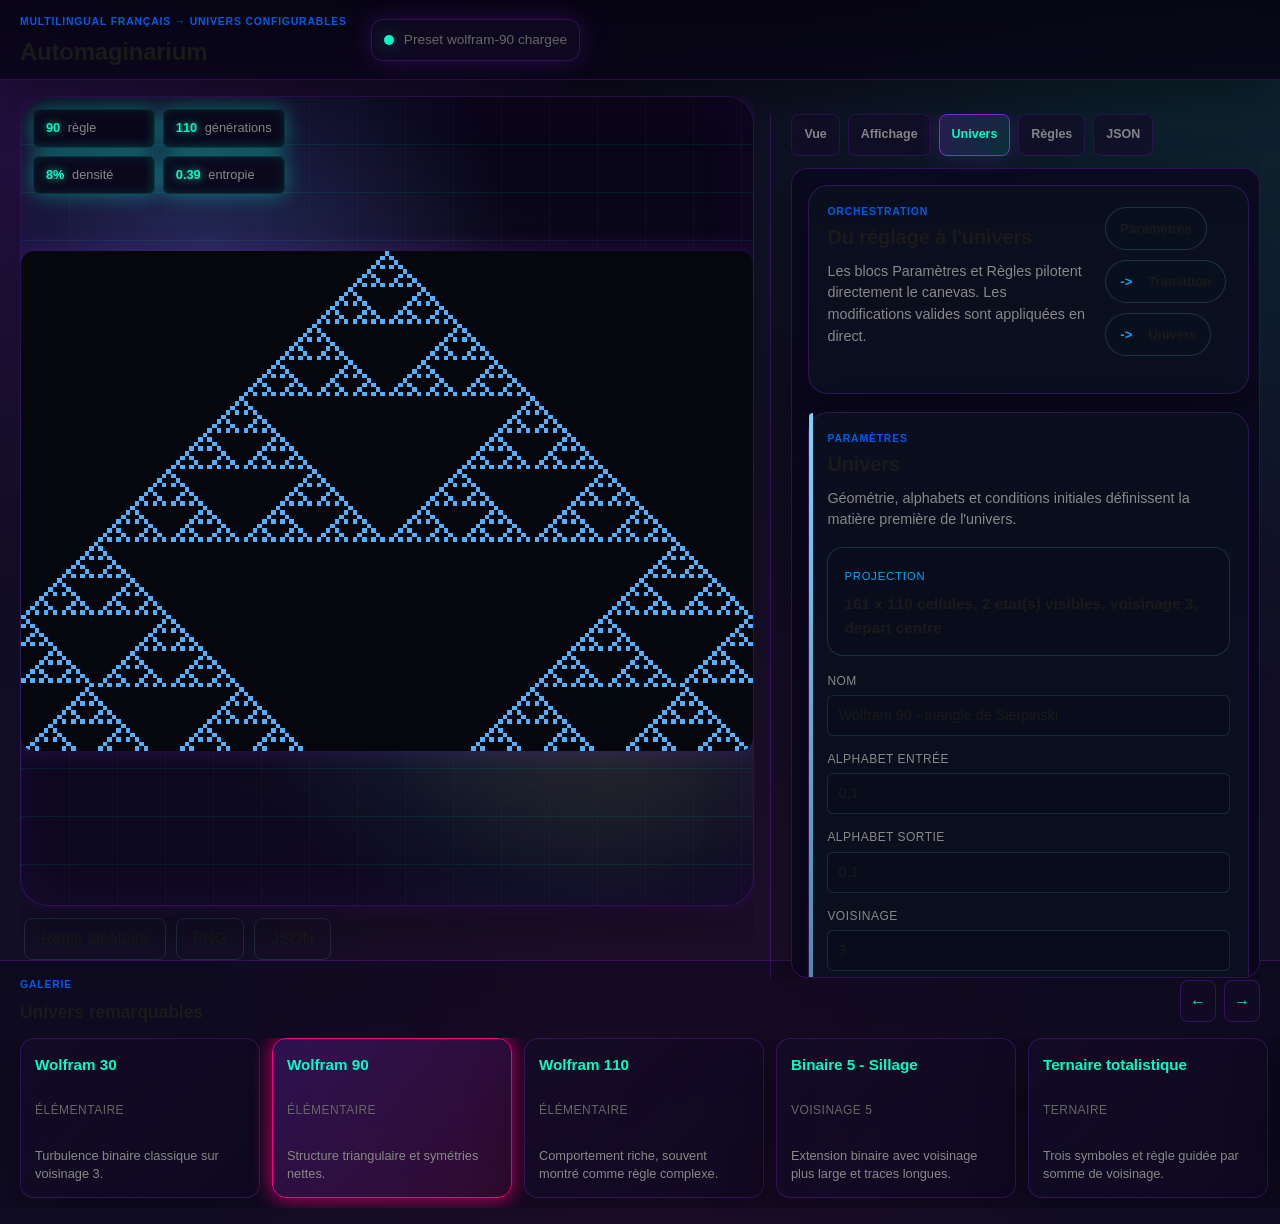
==== public/index.html @ e1d3ee81 "Update UI" ====
<!doctype html>
<html lang="fr">
  <head>
    <meta charset="utf-8" />
    <meta name="viewport" content="width=device-width, initial-scale=1" />
    <title>Automaginarium</title>
    <meta
      name="description"
      content="Laboratoire configurable d'automates cellulaires en Multilingual fran&ccedil;ais."
    />
    <link rel="stylesheet" href="style.css" />
  </head>
  <body>
    <header class="topbar floating-header">
      <div class="brand-lockup">
        <p class="eyebrow">Multilingual fran&ccedil;ais &rarr; univers configurables</p>
        <h1 id="app-title">Automaginarium</h1>
      </div>
      <div class="sync-indicator">
        <span class="sync-indicator-dot" id="hero-sync-dot" data-state="ok"></span>
        <span id="hero-status-text">Synchronisation live</span>
      </div>
    </header>

    <main class="app-shell quantum-workspace">
      <section id="main-panel" class="workspace" aria-label="Univers g&eacute;n&eacute;r&eacute;">
        <!-- CANVAS-FIRST LAYOUT -->
        <div class="canvas-column canvas-dominant">
          <div class="neural-grid-container">
            <div class="canvas-wrap">
              <div class="canvas-aura" aria-hidden="true"></div>
              <div class="neural-grid" aria-hidden="true"></div>
              <canvas id="universe" width="805" height="500"></canvas>
              <div class="canvas-hud">
                <div class="hud-metric glowing">
                  <strong id="hud-rule">90</strong>
                  <span>r&egrave;gle</span>
                </div>
                <div class="hud-metric glowing">
                  <strong id="hud-gen">0</strong>
                  <span>g&eacute;n&eacute;rations</span>
                </div>
                <div class="hud-metric glowing">
                  <strong id="hud-density">0%</strong>
                  <span>densit&eacute;</span>
                </div>
                <div class="hud-metric glowing">
                  <strong id="hud-entropy">0.00</strong>
                  <span>entropie</span>
                </div>
              </div>
            </div>
            <div class="canvas-actions-bar" aria-label="Actions du canevas">
              <button id="random-rule-canvas" type="button">R&egrave;gle al&eacute;atoire</button>
              <button id="export-png" type="button">PNG</button>
              <button id="export-json" type="button">JSON</button>
            </div>
          </div>
        </div>

        <!-- FLOATING INSPECTOR PANELS -->
        <aside class="inspector workspace-settings floating-panels" aria-label="Panneau de r&eacute;glages">
          <div class="inspector-tabs" role="tablist" aria-label="Sections de r&eacute;glage">
            <button type="button" class="inspector-tab-btn" data-panel="info-panel" role="tab" aria-selected="false">Vue</button>
            <button type="button" class="inspector-tab-btn" data-panel="display-panel" role="tab" aria-selected="false">Affichage</button>
            <button type="button" class="inspector-tab-btn active" data-panel="universe-panel" role="tab" aria-selected="true">Univers</button>
            <button type="button" class="inspector-tab-btn" data-panel="rules-panel" role="tab" aria-selected="false">R&egrave;gles</button>
            <button type="button" class="inspector-tab-btn" data-panel="json-panel" role="tab" aria-selected="false">JSON</button>
          </div>

          <div id="info-panel" class="inspector-panel" role="tabpanel">
            <p class="eyebrow">Configuration active</p>
            <h2 id="config-title">Chargement...</h2>
            <p id="config-meta" class="meta"></p>
            <p id="validation-status" class="status">Pr&ecirc;t</p>
            <label>
              Pr&eacute;set
              <select id="preset" aria-label="S&eacute;lecteur de pr&eacute;sets"></select>
            </label>
            <div id="rule-table" class="rule-table" aria-label="Table de transition"></div>
          </div>

          <div id="display-panel" class="inspector-panel display-panel" role="tabpanel">
            <p class="eyebrow">Affichage</p>
            <h3>Palette des &eacute;tats</h3>
            <p class="meta">Couleur pour chaque &eacute;tat de l'alphabet</p>
            <div class="palette-editor" id="palette-editor"></div>
          </div>

          <div id="universe-panel" class="inspector-panel active" role="tabpanel">
            <div class="lab-intro config-panel">
              <div class="panel-heading inline-heading">
                <div>
                  <p class="eyebrow">Orchestration</p>
                  <h2>Du r&eacute;glage &agrave; l'univers</h2>
                  <p class="meta">
                    Les blocs Param&egrave;tres et R&egrave;gles pilotent directement le canevas.
                    Les modifications valides sont appliqu&eacute;es en direct.
                  </p>
                </div>
                <div class="flow-pills" aria-label="Cha&icirc;ne de transformation">
                  <span class="flow-pill">Param&egrave;tres</span>
                  <span class="flow-pill">Transition</span>
                  <span class="flow-pill">Univers</span>
                </div>
              </div>
            </div>

            <div class="config-panel source-panel source-panel-universe">
              <div class="panel-heading">
                <p class="eyebrow">Param&egrave;tres</p>
                <h2>Univers</h2>
                <p class="meta">G&eacute;om&eacute;trie, alphabets et conditions initiales d&eacute;finissent la mati&egrave;re premi&egrave;re de l'univers.</p>
              </div>
              <div id="universe-live-summary" class="live-summary-card">
                <span class="live-summary-label">Projection</span>
                <strong>Pr&eacute;paration de l'univers en cours</strong>
              </div>
              <div class="field-grid">
                <label>Nom<input id="config-name" type="text" /></label>
                <label>Alphabet entr&eacute;e<input id="alphabet-input" type="text" placeholder="0,1,2 ou air,feu,eau" /></label>
                <label>Alphabet sortie<input id="alphabet-output" type="text" placeholder="0,1" /></label>
                <label>Voisinage<input id="neighborhood-size" type="number" min="1" max="9" step="2" /></label>
                <label>Canaux sortie<input id="channel-count" type="number" min="1" max="4" step="1" /></label>
                <label>Largeur<input id="grid-width" type="number" min="21" max="401" step="2" /></label>
                <label>Hauteur<input id="grid-height" type="number" min="20" max="240" step="5" /></label>
                <label>Fronti&egrave;re<select id="boundary-mode"><option value="fixe">Fixe</option><option value="circulaire">Circulaire</option></select></label>
                <label>&Eacute;tat initial<select id="initial-mode"><option value="centre">Centre</option><option value="motif">Motif</option><option value="aleatoire">Al&eacute;atoire</option></select></label>
                <label>Motif initial<input id="initial-values" type="text" placeholder="1,0,1,1" /></label>
                <label>Probabilit&eacute; initiale<input id="initial-probability" type="number" min="0" max="1" step="0.01" /></label>
                <label>Taille cellule<input id="cell-size" type="number" min="1" max="12" step="1" /></label>
              </div>
            </div>
          </div>

          <div id="rules-panel" class="inspector-panel rules-panel" role="tabpanel">
            <div class="config-panel source-panel source-panel-rules">
              <div class="panel-heading">
                <p class="eyebrow">R&egrave;gles</p>
                <h2>Espace de transition</h2>
                <p class="meta">Le moteur de transition reste d&eacute;claratif et pilot&eacute; par la configuration.</p>
              </div>
              <div class="transition-surface">
                <div id="transition-live-summary" class="live-summary-card">
                  <span class="live-summary-label">R&eacute;ponse</span>
                  <strong>Les r&egrave;gles pilotent la prochaine g&eacute;n&eacute;ration</strong>
                </div>
                <div id="transition-signals" class="transition-signals" aria-label="Aper&ccedil;u des transitions"></div>
              </div>
              <div class="field-grid compact-fields">
                <label>
                  Mode
                  <select id="rule-mode">
                    <option value="table">Table</option>
                    <option value="totalistique">Totalistique</option>
                    <option value="aleatoire">Al&eacute;atoire dynamique</option>
                    <option value="numerique">Num&eacute;rique</option>
                  </select>
                </label>
                <label>Wolfram<input id="wolfram-rule" type="number" min="0" max="255" step="1" value="90" /></label>
                <label>Num&eacute;ro de r&egrave;gle<input id="rule-number" type="text" inputmode="numeric" placeholder="0" /></label>
                <label>
                  G&eacute;n&eacute;rateur
                  <select id="rule-generator">
                    <option value="wolfram">Wolfram</option>
                    <option value="random">Table al&eacute;atoire</option>
                    <option value="symmetric">Table sym&eacute;trique</option>
                    <option value="totalistic">Totalistique</option>
                  </select>
                </label>
                <button id="generate-rule" type="button">G&eacute;n&eacute;rer</button>
                <button id="random-rule" type="button">R&egrave;gle al&eacute;atoire</button>
              </div>
              <p id="rule-space-size" class="meta"></p>
              <p class="meta">Les tables sont d&eacute;claratives. Le mode totalistique calcule la sortie depuis la somme du voisinage.</p>
              <div id="rule-table-detail" class="rule-table" aria-label="D&eacute;tail des r&egrave;gles appliqu&eacute;es"></div>
            </div>
          </div>

          <div id="json-panel" class="inspector-panel" role="tabpanel">
            <div class="config-panel json-panel expert-panel">
              <div class="panel-heading inline-heading">
                <div>
                  <p class="eyebrow">JSON</p>
                  <h2>Configuration brute</h2>
                  <p class="meta">Le mode expert reste disponible pour l'&eacute;dition manuelle et l'import avanc&eacute;.</p>
                </div>
                <div class="button-row">
                  <button id="apply-json" type="button">Appliquer JSON</button>
                  <button id="reset-json" type="button">Recharger</button>
                  <label class="file-button">Importer<input id="import-json" type="file" accept="application/json,.json" /></label>
                </div>
              </div>
              <textarea id="config-json" spellcheck="false" aria-label="&Eacute;diteur de configuration JSON"></textarea>
            </div>
          </div>
        </aside>
      </section>

      <section id="gallery-panel" class="gallery-carousel-section" aria-labelledby="gallery-title">
        <div class="carousel-header">
          <div>
            <p class="eyebrow">Galerie</p>
            <h2 id="gallery-title">Univers remarquables</h2>
          </div>
          <div class="carousel-controls">
            <button id="carousel-prev" type="button" class="carousel-btn" aria-label="Pr&eacute;c&eacute;dent">←</button>
            <button id="carousel-next" type="button" class="carousel-btn" aria-label="Suivant">→</button>
          </div>
        </div>
        <div id="preset-gallery" class="preset-carousel" aria-label="Galerie de pr&eacute;sets en carousel">
          <button type="button" class="preset-card" data-preset="wolfram-30">
            <strong>Wolfram 30</strong>
            <span>&eacute;l&eacute;mentaire</span>
            <p class="meta">Turbulence binaire classique sur voisinage 3.</p>
          </button>
          <button type="button" class="preset-card" data-preset="wolfram-90">
            <strong>Wolfram 90</strong>
            <span>&eacute;l&eacute;mentaire</span>
            <p class="meta">Structure triangulaire et sym&eacute;tries nettes.</p>
          </button>
          <button type="button" class="preset-card" data-preset="wolfram-110">
            <strong>Wolfram 110</strong>
            <span>&eacute;l&eacute;mentaire</span>
            <p class="meta">Comportement riche, souvent montr&eacute; comme r&egrave;gle complexe.</p>
          </button>
          <button type="button" class="preset-card" data-preset="binaire-5-sillage">
            <strong>Binaire 5 - Sillage</strong>
            <span>voisinage 5</span>
            <p class="meta">Extension binaire avec voisinage plus large et traces longues.</p>
          </button>
          <button type="button" class="preset-card" data-preset="ternaire-totalistique">
            <strong>Ternaire totalistique</strong>
            <span>ternaire</span>
            <p class="meta">Trois symboles et r&egrave;gle guid&eacute;e par somme de voisinage.</p>
          </button>
          <button type="button" class="preset-card" data-preset="quaternaire-cristal">
            <strong>Quaternaire cristal</strong>
            <span>quaternaire</span>
            <p class="meta">Croissance plus min&eacute;rale avec alphabet &agrave; quatre &eacute;tats.</p>
          </button>
          <button type="button" class="preset-card" data-preset="multi-canal-aurore">
            <strong>Multi-canal Aurore</strong>
            <span>multi-canal</span>
            <p class="meta">Canaux de sortie multiples pour enrichir la lecture visuelle.</p>
          </button>
          <button type="button" class="preset-card" data-preset="symboles-jardin">
            <strong>Symboles jardin</strong>
            <span>symbolique</span>
            <p class="meta">Alphabet nomm&eacute; pour montrer la souplesse du mod&egrave;le Multilingual.</p>
          </button>
        </div>
      </section>
    </main>

    <script src="automate-core.js"></script>
    <script type="module" src="app.mjs"></script>
  </body>
</html>
---- public/style.css ----
* {
  box-sizing: border-box;
}

/* Theme Variables - Base */
:root {
  color-scheme: dark light;

  /* Light Mode (default fallback) */
  --bg: #ffffff;
  --bg-secondary: #f8f9fa;
  --panel: #f3f4f6;
  --text: #1a1a1a;
  --text-secondary: #666666;
  --muted: #888888;
  --line: rgba(0, 0, 0, 0.08);
  --shadow: rgba(0, 0, 0, 0.06);

  --accent: #0066ff;
  --accent-2: #00aaff;
  --good: #22c55e;
  --bad: #ef4444;
  --warning: #f59e0b;

  /* Palette Control */
  --palette: cosmic;
  --density: normal;
}

@media (prefers-color-scheme: dark) {
  :root {
    --bg: #05070d;
    --bg-secondary: #0a0e17;
    --panel: #101923;
    --text: #f6f1e8;
    --text-secondary: #d1d5db;
    --muted: #9fb0bb;
    --line: rgba(255, 255, 255, 0.14);
    --shadow: rgba(0, 0, 0, 0.34);

    --accent: #53b0ff;
    --accent-2: #7dd3ff;
    --good: #7bd88f;
    --bad: #ff7d7d;
    --warning: #ffb84d;
  }
}

/* Palette: Cosmic (default) */
:root[data-palette="cosmic"] {
  --primary-gradient: linear-gradient(135deg, rgba(255, 157, 77, 0.24), rgba(83, 176, 255, 0.18));
  --accent-gradient: linear-gradient(90deg, #53b0ff, #7dd3ff);
}

@media (prefers-color-scheme: light) {
  :root[data-palette="cosmic"] {
    --accent: #0055dd;
    --accent-2: #0088ff;
  }
}

/* Palette: Phosphor (sci-fi electric) */
:root[data-palette="phosphor"] {
  --accent: #00ff41;
  --accent-2: #00ff8c;
  --good: #39ff14;
  --warning: #ffff00;
  --primary-gradient: linear-gradient(135deg, rgba(0, 255, 65, 0.12), rgba(0, 255, 140, 0.08));
  --accent-gradient: linear-gradient(90deg, #00ff41, #39ff14);
}

@media (prefers-color-scheme: light) {
  :root[data-palette="phosphor"] {
    --accent: #00aa00;
    --accent-2: #00dd00;
  }
}

@media (prefers-color-scheme: dark) {
  :root[data-palette="phosphor"] {
    --bg: #0a0a0a;
    --panel: #151515;
  }
}

/* Palette: Thermal (heat-based) */
:root[data-palette="thermal"] {
  --accent: #ff6b35;
  --accent-2: #ff9f5a;
  --good: #f7931e;
  --warning: #ffaa00;
  --primary-gradient: linear-gradient(135deg, rgba(255, 107, 53, 0.16), rgba(255, 159, 90, 0.12));
  --accent-gradient: linear-gradient(90deg, #ff6b35, #ff9f5a, #ffaa00);
}

@media (prefers-color-scheme: light) {
  :root[data-palette="thermal"] {
    --accent: #d83800;
    --accent-2: #e85d2b;
  }
}

/* Palette: Bioluminescent */
:root[data-palette="bioluminescent"] {
  --accent: #00ffaa;
  --accent-2: #ff00ff;
  --good: #00ff88;
  --warning: #ffaa00;
  --primary-gradient: linear-gradient(135deg, rgba(0, 255, 170, 0.1), rgba(255, 0, 255, 0.08));
  --accent-gradient: linear-gradient(90deg, #00ffaa, #ff00ff, #00ff88);
}

@media (prefers-color-scheme: dark) {
  :root[data-palette="bioluminescent"] {
    --bg: #0d1a15;
    --panel: #132020;
  }
}

/* Palette: Minimalist */
:root[data-palette="minimalist"] {
  --accent: #333333;
  --accent-2: #666666;
  --primary-gradient: linear-gradient(135deg, rgba(100, 100, 100, 0.1), rgba(150, 150, 150, 0.06));
  --accent-gradient: linear-gradient(90deg, #333333, #999999);
}

@media (prefers-color-scheme: light) {
  :root[data-palette="minimalist"] {
    --accent: #1a1a1a;
    --accent-2: #4a4a4a;
  }
}

/* Palette: Cyberpunk */
:root[data-palette="cyberpunk"] {
  --accent: #ff006e;
  --accent-2: #00f5ff;
  --good: #00d9ff;
  --warning: #ffbe0b;
  --primary-gradient: linear-gradient(135deg, rgba(255, 0, 110, 0.2), rgba(0, 245, 255, 0.16));
  --accent-gradient: linear-gradient(90deg, #ff006e, #00f5ff);
}

@media (prefers-color-scheme: dark) {
  :root[data-palette="cyberpunk"] {
    --bg: #0a0015;
    --panel: #1a0025;
  }
}

/* Palette: Neutral Tech */
:root[data-palette="neutral-tech"] {
  --accent: #4b5563;
  --accent-2: #8892a1;
  --primary-gradient: linear-gradient(135deg, rgba(75, 85, 99, 0.12), rgba(137, 146, 161, 0.08));
  --accent-gradient: linear-gradient(90deg, #4b5563, #8892a1);
}

@media (prefers-color-scheme: light) {
  :root[data-palette="neutral-tech"] {
    --accent: #3a4556;
    --accent-2: #5a6b7f;
  }
}

/* Spacing Scale */
:root {
  --space-xs: 4px;
  --space-sm: 8px;
  --space-md: 12px;
  --space-lg: 16px;
  --space-xl: 24px;
  --space-2xl: 32px;
}

/* Typography */
body {
  margin: 0;
  min-height: 100vh;
  background: var(--primary-gradient), var(--bg);
  color: var(--text);
  font-family: -apple-system, BlinkMacSystemFont, "Segoe UI", Roboto, "Helvetica Neue", sans-serif;
  line-height: 1.6;
  transition: background-color 0.3s ease, color 0.3s ease;
}

button,
input,
select,
textarea {
  font: inherit;
}

h1 {
  font-size: clamp(2rem, 6vw, 3rem);
  line-height: 1.1;
  margin: 0;
  font-weight: 700;
  letter-spacing: -0.01em;
}

h2 {
  font-size: 1.25rem;
  margin: 0 0 var(--space-md);
  font-weight: 600;
  letter-spacing: -0.005em;
}

h3 {
  font-size: 1.1rem;
  margin: 0 0 var(--space-sm);
  font-weight: 600;
  letter-spacing: -0.005em;
}

p {
  margin: 0 0 var(--space-md);
}

code,
pre {
  font-family: "IBM Plex Mono", "JetBrains Mono", Consolas, monospace;
}

/* Form Elements */
input[type="text"],
input[type="number"],
input[type="file"],
select,
textarea {
  background: var(--panel);
  border: 1px solid var(--line);
  color: var(--text);
  border-radius: 6px;
  padding: var(--space-sm) var(--space-md);
  transition: all 0.2s ease;
  font-size: 0.95rem;
}

input[type="text"]:focus,
input[type="number"]:focus,
select:focus,
textarea:focus {
  outline: none;
  border-color: var(--accent);
  box-shadow: 0 0 0 3px rgba(var(--accent), 0.1);
}

input[type="text"]::placeholder {
  color: var(--muted);
}

input[type="range"] {
  cursor: pointer;
  height: 6px;
  accent-color: var(--accent);
  border-radius: 3px;
}

input[type="color"] {
  cursor: pointer;
  border-radius: 6px;
  border: 1px solid var(--line);
  transition: all 0.2s ease;
}

input[type="color"]:hover {
  border-color: var(--accent);
  box-shadow: 0 0 8px rgba(var(--accent), 0.2);
}

input[type="color"]:focus-visible {
  outline: 2px solid var(--accent);
  outline-offset: 2px;
}

/* Top Navigation */
.topbar {
  display: flex;
  align-items: center;
  justify-content: space-between;
  gap: 24px;
  padding: 12px 24px;
  border-bottom: 1px solid var(--line);
  background: rgba(var(--bg), 0.95);
  -webkit-backdrop-filter: blur(10px);
  backdrop-filter: blur(10px);
  position: sticky;
  top: 0;
  z-index: 100;
}

.topbar.floating-header {
  padding: 14px 20px;
  background: linear-gradient(180deg, rgba(6, 4, 18, 0.92), rgba(8, 5, 22, 0.85));
  border-bottom-color: var(--line-strong);
}

.brand-lockup {
  display: flex;
  flex-direction: column;
  gap: 4px;
}

.brand-lockup h1 {
  font-size: 1.5rem;
}

.eyebrow {
  color: var(--accent);
  text-transform: uppercase;
  letter-spacing: 0.08em;
  font-size: 0.65rem;
  font-weight: 700;
  margin: 0 0 var(--space-xs);
  opacity: 0.9;
}

.tab-nav {
  display: flex;
  align-items: center;
  gap: 12px;
  flex: 1;
}

.tab {
  background: none;
  border: none;
  color: var(--muted);
  cursor: pointer;
  padding: var(--space-sm) var(--space-md);
  border-radius: 6px;
  transition: all 0.2s ease;
  font-size: 0.95rem;
  font-weight: 500;
}

.tab:hover {
  background: rgba(var(--accent), 0.05);
  color: var(--text);
}

.tab:focus-visible {
  outline: 2px solid var(--accent);
  outline-offset: 2px;
}

.tab.active {
  color: var(--accent);
  background: rgba(var(--accent), 0.12);
  border-bottom: 2px solid var(--accent);
}

.tab-link {
  color: var(--accent);
  text-decoration: none;
}

.ghost-btn {
  background: none;
  border: 1px solid var(--line);
  color: var(--muted);
  cursor: pointer;
  padding: 8px 12px;
  border-radius: 6px;
  font-size: 1rem;
  transition: all 0.2s ease;
  display: grid;
  place-items: center;
  min-width: 40px;
  min-height: 40px;
}

.ghost-btn:hover {
  background: var(--panel);
  color: var(--accent);
  border-color: var(--accent);
}

/* Main App Shell */
.app-shell {
  width: 100%;
  margin: 0;
  padding: 0;
}

.app-shell:not(.quantum-workspace) {
  width: min(1480px, 100%);
  margin: 0 auto;
  padding: 24px;
}

/* Hero Band */
.hero-band {
  display: grid;
  grid-template-columns: 1fr;
  gap: var(--space-2xl);
  align-items: end;
  border-bottom: 1px solid var(--line);
  padding-bottom: var(--space-lg);
  margin-bottom: var(--space-xl);
  transition: all 0.3s ease;
}

.hero-band.minimal {
  padding-bottom: var(--space-sm);
  margin-bottom: var(--space-md);
  border-bottom: 1px solid transparent;
}

.hero-indicator {
  display: flex;
  align-items: center;
  gap: var(--space-sm);
  font-size: 0.85rem;
  color: var(--muted);
  height: 28px;
}

.sync-pulse {
  width: 8px;
  height: 8px;
  border-radius: 50%;
  background: var(--good);
  box-shadow: 0 0 8px rgba(34, 197, 94, 0.6);
  animation: pulse 2s cubic-bezier(0.4, 0, 0.6, 1) infinite;
}

@keyframes pulse {

  0%,
  100% {
    opacity: 1;
  }

  50% {
    opacity: 0.5;
  }
}

.lede {
  max-width: 760px;
  color: var(--text-secondary);
  font-size: 1.08rem;
  margin: 0;
  line-height: 1.7;
}

/* Controls */
.quick-controls {
  display: grid;
  grid-template-columns: repeat(auto-fit, minmax(90px, 1fr));
  gap: var(--space-sm);
}

/* Quick Controls Toolbar (below canvas) */
.quick-controls-toolbar {
  display: flex;
  align-items: center;
  gap: var(--space-sm);
  margin-top: var(--space-lg);
  padding: var(--space-md);
  background: rgba(var(--panel), 0.5);
  border: 1px solid var(--line);
  border-radius: 8px;
  flex-wrap: wrap;
}

label {
  display: grid;
  gap: 6px;
  color: var(--muted);
  font-size: 0.82rem;
  font-weight: 500;
}

select,
input[type="text"],
input[type="number"],
input[type="range"],
textarea {
  border: 1px solid var(--line);
  background: var(--panel);
  color: var(--text);
  border-radius: 8px;
  transition: all 0.2s ease;
}

select,
input[type="text"],
input[type="number"],
textarea {
  min-height: 42px;
  padding: 0 12px;
}

input[type="range"] {
  cursor: pointer;
  height: 6px;
  padding: 0;
  accent-color: var(--accent);
}

select,
input[type="text"],
input[type="number"] {
  padding: 10px 12px;
}

select:hover,
input[type="text"]:hover,
input[type="number"]:hover,
textarea:hover {
  border-color: var(--accent);
}

select:focus,
input[type="text"]:focus,
input[type="number"]:focus,
textarea:focus {
  outline: none;
  border-color: var(--accent);
  background: var(--panel);
  box-shadow: 0 0 0 2px rgba(var(--accent), 0.1);
}

textarea {
  width: 100%;
  min-height: 420px;
  padding: 12px;
  resize: vertical;
  font-family: "IBM Plex Mono", monospace;
  line-height: 1.45;
}

/* Buttons */
button,
.file-button {
  cursor: pointer;
  background: var(--primary-gradient);
  color: var(--text);
  border: 1px solid var(--line);
  border-radius: 8px;
  min-height: 42px;
  padding: 0 16px;
  font-weight: 500;
  transition: all 0.2s ease;
}

button:hover,
.file-button:hover {
  border-color: var(--accent);
  background: var(--primary-gradient);
  box-shadow: 0 4px 12px var(--shadow);
}

button:active {
  opacity: 0.8;
}

.accent-btn {
  background: var(--accent-gradient);
  color: #ffffff;
  border: none;
}

.accent-btn:hover {
  opacity: 0.9;
}

.file-button {
  display: grid;
  place-items: center;
  color: var(--text);
}

.file-button input {
  display: none;
}

/* Workspace Layout */
.workspace {
  display: grid;
  grid-template-columns: minmax(0, 1fr) 360px;
  gap: 18px;
  padding-top: 18px;
  grid-auto-flow: row;
}

.workspace>.quick-controls-toolbar {
  grid-column: 1 / -1;
}

.canvas-column {
  display: grid;
  gap: 12px;
  min-width: 0;
}

.canvas-actions-bar {
  display: flex;
  gap: 10px;
  flex-wrap: wrap;
  align-items: center;
  padding: 0 4px;
}

.canvas-wrap {
  overflow: auto;
  background: linear-gradient(135deg, rgba(var(--bg-secondary), 0.8), rgba(var(--bg-secondary), 0.6));
  border: 1px solid rgba(255, 255, 255, 0.1);
  border-radius: 12px;
  min-height: 58vh;
  display: grid;
  place-items: center;
  box-shadow: 0 8px 32px rgba(0, 0, 0, 0.2), 0 0 20px rgba(var(--accent), 0.1);
  position: relative;
  -webkit-backdrop-filter: blur(8px);
  backdrop-filter: blur(8px);
  transition: all 0.3s ease;
}

.canvas-wrap:hover {
  box-shadow: 0 12px 40px rgba(0, 0, 0, 0.25), 0 0 30px rgba(var(--accent), 0.15);
  border-color: rgba(var(--accent), 0.2);
}

canvas {
  max-width: 100%;
  image-rendering: pixelated;
  box-shadow: 0 8px 32px var(--shadow);
}

/* Inspector / Sidebar */
.inspector {
  border-left: 1px solid var(--line);
  padding-left: var(--space-lg);
  display: flex;
  flex-direction: column;
  gap: var(--space-lg);
  max-height: calc(100vh - 200px);
  overflow-y: auto;
}


.inspector-tabs {
  display: flex;
  gap: var(--space-md);
  border-bottom: 1px solid var(--line);
  margin-bottom: var(--space-lg);
  flex-wrap: wrap;
  padding-bottom: var(--space-md);
  background: linear-gradient(180deg, rgba(var(--accent), 0.05), transparent);
  border-radius: 8px;
  padding: var(--space-md) var(--space-lg) var(--space-md) 0;
}

.inspector-tab-btn {
  background: none;
  border: none;
  color: var(--muted);
  cursor: pointer;
  padding: var(--space-sm) var(--space-md);
  border-bottom: 2px solid transparent;
  border-radius: 6px 6px 0 0;
  transition: all 0.2s ease;
  font-size: 0.85rem;
  font-weight: 600;
  text-transform: capitalize;
  position: relative;
}

.inspector-tab-btn:hover {
  color: var(--text);
  border-bottom-color: rgba(var(--accent), 0.3);
  background: rgba(var(--accent), 0.08);
}

.inspector-tab-btn:focus-visible {
  outline: 2px solid var(--accent);
  outline-offset: 4px;
}

.inspector-tab-btn.active {
  color: var(--accent);
  border-bottom-color: var(--accent);
  background: rgba(var(--accent), 0.12);
  box-shadow: 0 4px 12px rgba(var(--accent), 0.15);
}

.inspector-panel {
  display: none;
  animation: fadeInPanel 0.3s ease;
  background: rgba(var(--panel), 0.35);
  -webkit-backdrop-filter: blur(10px);
  backdrop-filter: blur(10px);
  border: 1px solid rgba(255, 255, 255, 0.08);
  border-radius: 8px;
  padding: var(--space-lg);
  box-shadow: 0 4px 16px rgba(0, 0, 0, 0.1);
}

.inspector-panel.active {
  display: block;
}

@keyframes fadeInPanel {
  from {
    opacity: 0;
  }

  to {
    opacity: 1;
  }
}

.meta {
  color: var(--muted);
  line-height: 1.5;
  font-size: 0.9rem;
}

.status {
  border: 1px solid var(--line);
  border-radius: 8px;
  padding: 10px;
  color: var(--muted);
  background: var(--panel);
  font-size: 0.9rem;
}

.status.ok {
  color: var(--good);
  border-color: var(--good);
}

.status.error {
  color: var(--bad);
  border-color: var(--bad);
}

/* Rule Table */
.rule-table {
  display: grid;
  grid-template-columns: repeat(2, minmax(0, 1fr));
  gap: 8px;
  margin-top: 18px;
  max-height: 320px;
  overflow: auto;
}

.rule-table span {
  background: var(--panel);
  border: 1px solid var(--line);
  border-radius: 6px;
  padding: 8px;
  color: var(--muted);
  overflow-wrap: anywhere;
  font-size: 0.85rem;
}

.rule-table b {
  color: var(--text);
}

/* Gallery Panel */
.gallery-panel {
  border-top: 1px solid var(--line);
  margin-top: 20px;
  padding-top: 20px;
}

.panel-heading {
  margin-bottom: var(--space-lg);
}

.panel-heading h2 {
  margin-bottom: var(--space-sm);
}

.panel-heading .eyebrow {
  margin-bottom: 0;
}

.inline-heading {
  display: flex;
  align-items: start;
  justify-content: space-between;
  gap: 12px;
}

.preset-gallery {
  display: grid;
  grid-template-columns: repeat(auto-fit, minmax(190px, 1fr));
  gap: 12px;
}

.preset-card {
  display: grid;
  gap: 8px;
  align-content: start;
  text-align: left;
  min-height: 0;
  padding: 12px;
  background: var(--panel);
  border: 1px solid var(--line);
  border-radius: 8px;
  cursor: pointer;
  transition: all 0.2s ease;
}

.preset-card:hover {
  border-color: var(--accent);
  background: rgba(var(--accent), 0.05);
  box-shadow: 0 2px 8px var(--shadow);
}

.preset-card.active {
  border-color: var(--accent);
  background: rgba(var(--accent), 0.12);
  box-shadow: 0 0 0 1px rgba(var(--accent), 0.18), 0 8px 24px var(--shadow);
}

.preset-thumb {
  width: 100%;
  aspect-ratio: 16 / 9;
  height: auto;
  background: var(--bg-secondary);
  border: 1px solid var(--line);
  border-radius: 6px;
}

.preset-card strong {
  color: var(--text);
  font-size: 0.98rem;
}

.preset-card span {
  color: var(--muted);
  font-size: 0.8rem;
  text-transform: uppercase;
}

/* Config Lab */
.config-lab {
  display: grid;
  grid-template-columns: minmax(300px, 0.8fr) minmax(260px, 0.65fr) minmax(420px, 1.2fr);
  gap: 18px;
  padding-top: 10px;
}

.config-panel {
  border-top: 1px solid var(--line);
  padding-top: var(--space-lg);
  margin-bottom: var(--space-2xl);
  background: rgba(var(--panel), 0.4);
  -webkit-backdrop-filter: blur(4px);
  backdrop-filter: blur(4px);
  border-radius: 8px;
  padding: var(--space-lg);
  padding: 16px;
  border-radius: 8px;
  border: 1px solid rgba(255, 255, 255, 0.05);
  border-top: 1px solid var(--line);
}

.field-grid {
  display: grid;
  grid-template-columns: repeat(2, minmax(0, 1fr));
  gap: var(--space-md);
}

.compact-fields {
  grid-template-columns: 1fr;
}

.field-grid label {
  display: grid;
  gap: 4px;
  color: var(--muted);
  font-size: 0.75rem;
  font-weight: 500;
  text-transform: uppercase;
  letter-spacing: 0.04em;
}

.field-grid input,
.field-grid select {
  min-height: 36px;
  font-size: 0.9rem;
  border-radius: 6px;
  border: 1px solid var(--line);
  background: rgba(var(--panel), 0.6);
  color: var(--text);
  padding: 8px 10px;
  transition: all 0.2s ease;
}

.field-grid input:focus,
.field-grid select:focus {
  border-color: var(--accent);
  background: rgba(var(--panel), 0.8);
  box-shadow: 0 0 0 2px rgba(var(--accent), 0.1);
  outline: none;
}


.display-panel h3 {
  margin-top: 16px;
}

.rules-panel h3 {
  margin-top: 0;
}

.rules-panel .rule-table {
  margin-top: 12px;
}

.button-row {
  display: flex;
  flex-wrap: wrap;
  gap: 8px;
  justify-content: end;
}

/* Color Palette Selector */
.palette-selector {
  display: grid;
  grid-template-columns: repeat(auto-fit, minmax(80px, 1fr));
  gap: var(--space-sm);
  margin: var(--space-lg) 0;
}

.palette-btn {
  padding: var(--space-sm);
  border: 2px solid transparent;
  border-radius: 6px;
  background: var(--panel);
  color: var(--text);
  cursor: pointer;
  font-size: 0.75rem;
  font-weight: 500;
  text-align: center;
  transition: all 0.2s ease;
  white-space: nowrap;
}

.palette-btn:hover {
  border-color: var(--accent);
  background: rgba(var(--accent), 0.05);
}

.palette-btn:focus-visible {
  outline: 2px solid var(--accent);
  outline-offset: 2px;
}

.palette-btn.active {
  border-color: var(--accent);
  background: rgba(var(--accent), 0.15);
  font-weight: 700;
}

/* Palette Editor */
.palette-editor {
  display: grid;
  gap: 8px;
  padding: 12px;
  background: rgba(var(--panel), 0.7);
  border-radius: 8px;
  border: 1px solid var(--line);
  -webkit-backdrop-filter: blur(8px);
  backdrop-filter: blur(8px);
}

.palette-color-row {
  display: flex;
  align-items: center;
  gap: 8px;
}

.palette-color-row span {
  min-width: 24px;
  font-weight: 500;
  color: var(--text);
  font-size: 0.9rem;
}

.palette-color-row input[type="color"] {
  width: 48px;
  height: 32px;
  cursor: pointer;
  border: 1px solid var(--line);
  border-radius: 4px;
  transition: all 0.2s ease;
  padding: 2px;
}

.palette-color-row input[type="color"]:hover {
  border-color: var(--accent);
  box-shadow: 0 0 8px rgba(var(--accent), 0.2);
}

/* Canvas HUD */
.canvas-hud {
  position: absolute;
  top: 12px;
  left: 12px;
  display: grid;
  grid-template-columns: repeat(2, 1fr);
  gap: 8px;
  z-index: 10;
  pointer-events: none;
}

.hud-metric {
  background: rgba(10, 15, 25, 0.85);
  -webkit-backdrop-filter: blur(8px);
  backdrop-filter: blur(8px);
  border: 1px solid rgba(83, 176, 255, 0.3);
  border-radius: 6px;
  padding: 8px 12px;
  font-size: 0.8rem;
  color: var(--muted);
  white-space: nowrap;
}

.hud-metric strong {
  color: var(--accent);
  font-weight: 600;
  margin-right: 4px;
}

.hud-metric.critical strong {
  color: var(--bad);
}

.hud-metric.good strong {
  color: var(--good);
}

/* Canvas Controls Toolbar */
.canvas-controls {
  position: absolute;
  bottom: 60px;
  right: 12px;
  display: flex;
  gap: 6px;
  z-index: 10;
}

/* Canvas Preset Gradients */
.canvas-presets {
  position: absolute;
  bottom: 12px;
  left: 12px;
  right: 12px;
  display: flex;
  align-items: center;
  gap: 8px;
  z-index: 10;
  flex-wrap: wrap;
}

.canvas-control-btn {
  padding: var(--space-sm) var(--space-md);
  min-height: 36px;
  background: rgba(10, 15, 25, 0.85);
  -webkit-backdrop-filter: blur(12px);
  backdrop-filter: blur(12px);
  border: 1px solid rgba(var(--accent), 0.4);
  border-radius: 8px;
  color: var(--accent);
  cursor: pointer;
  font-size: 0.85rem;
  font-weight: 500;
  transition: all 0.2s ease;
  display: inline-flex;
  align-items: center;
  justify-content: center;
  white-space: nowrap;
  box-shadow: 0 0 12px rgba(var(--accent), 0.1);
}

.canvas-control-btn:hover {
  background: rgba(10, 15, 25, 0.95);
  border-color: var(--accent);
  box-shadow: 0 4px 16px rgba(var(--accent), 0.3), 0 0 16px rgba(var(--accent), 0.15);
}

.canvas-control-btn:focus-visible {
  outline: 2px solid var(--accent);
  outline-offset: 2px;
}

.canvas-control-btn:active {
  transform: scale(0.96);
}

.canvas-zoom-display {
  padding: 8px 10px;
  min-height: 36px;
  border: none;
  background: none;
  color: var(--muted);
  cursor: default;
  font-size: 0.85rem;
  display: grid;
  place-items: center;
}

/* Glassmorphism Panel */
.glass-panel {
  background: rgba(var(--panel), 0.6);
  -webkit-backdrop-filter: blur(10px);
  backdrop-filter: blur(10px);
  border: 1px solid rgba(255, 255, 255, 0.1);
  border-radius: 12px;
}

/* Advanced Sidebar Tabs */
.sidebar-tabs {
  display: flex;
  flex-direction: column;
  gap: 2px;
}

.sidebar-tab-group {
  border-bottom: 1px solid var(--line);
  padding-bottom: 8px;
  margin-bottom: 8px;
}

.sidebar-tab-group:last-child {
  border-bottom: none;
}

.sidebar-tab-group-title {
  font-size: 0.7rem;
  text-transform: uppercase;
  letter-spacing: 0.05em;
  color: var(--muted);
  font-weight: 600;
  margin-bottom: 8px;
  padding: 0 4px;
}

.sidebar-sub-tabs {
  display: flex;
  gap: 4px;
  flex-wrap: wrap;
}

.sidebar-sub-tab {
  flex: 1;
  min-width: 60px;
  padding: 6px 8px;
  background: var(--panel);
  border: 1px solid var(--line);
  border-radius: 4px;
  color: var(--muted);
  font-size: 0.75rem;
  cursor: pointer;
  transition: all 0.2s ease;
  text-align: center;
}

.sidebar-sub-tab:hover {
  background: rgba(var(--accent), 0.05);
  border-color: var(--accent);
  color: var(--text);
}

.sidebar-sub-tab.active {
  background: rgba(var(--accent), 0.15);
  border-color: var(--accent);
  color: var(--accent);
  font-weight: 600;
}

/* Metric Cards */
.metric-card {
  padding: 12px;
  background: var(--panel);
  border: 1px solid var(--line);
  border-radius: 6px;
  text-align: center;
}

.metric-card .metric-value {
  font-size: 1.5rem;
  font-weight: 700;
  color: var(--accent);
  margin: 6px 0;
}

.metric-card .metric-label {
  font-size: 0.75rem;
  text-transform: uppercase;
  color: var(--muted);
  letter-spacing: 0.03em;
}

/* Status Indicators */
.status-indicator {
  display: inline-flex;
  align-items: center;
  gap: 6px;
  padding: 6px 10px;
  background: var(--panel);
  border-radius: 4px;
  font-size: 0.85rem;
}

.status-dot {
  width: 8px;
  height: 8px;
  border-radius: 50%;
  box-shadow: 0 0 4px currentColor;
}

.status-dot.ok {
  background: var(--good);
  color: var(--good);
}

.status-dot.error {
  background: var(--bad);
  color: var(--bad);
}

.status-dot.warning {
  background: var(--warning);
  color: var(--warning);
}


.preset-ocean {
  background: linear-gradient(90deg, #000000 0%, #0066ff 50%, #ffffff 100%);
}

.preset-sunset {
  background: linear-gradient(90deg, #1a0033 0%, #ff006e 50%, #ffaa00 100%);
}

.preset-biolum {
  background: linear-gradient(90deg, #005f87 0%, #00ffaa 50%, #ffffff 100%);
}

.preset-thermal {
  background: linear-gradient(90deg, #001a4d 0%, #0066ff 50%, #ffaa00 100%);
}

/* Utility Classes */
.spacing-sm {
  margin-bottom: 8px;
}

.spacing-md {
  margin-bottom: 12px;
}

.spacing-lg {
  margin-bottom: 16px;
}

.spacing-xl {
  margin-bottom: 24px;
}

/* Phase 3: Animation Controls */
.divider {
  width: 1px;
  height: 24px;
  background: rgba(83, 176, 255, 0.2);
  border-radius: 2px;
}

.canvas-speed-slider {
  cursor: pointer;
  height: 4px;
  accent-color: var(--accent);
  width: 100px;
}

.canvas-speed-display {
  padding: 8px 10px;
  min-height: 36px;
  border: none;
  background: none;
  color: var(--muted);
  font-size: 0.85rem;
  display: grid;
  place-items: center;
  min-width: 40px;
}

.hidden {
  display: none !important;
}

.hidden-preset {
  display: none !important;
}

/* Phase 3: Analytics Panel */
.analytics-panel {
  overflow-y: auto;
  max-height: 600px;
}

.analytics-grid {
  display: grid;
  grid-template-columns: 1fr;
  gap: var(--space-md);
  margin: var(--space-lg) 0;
}

.analytics-card {
  padding: var(--space-md);
  background: var(--panel);
  border: 1px solid var(--line);
  border-radius: 6px;
  transition: all 0.2s ease;
}

.analytics-card:hover {
  border-color: rgba(var(--accent), 0.3);
  background: rgba(var(--accent), 0.02);
}

.analytics-label {
  display: block;
  font-size: 0.75rem;
  text-transform: uppercase;
  color: var(--muted);
  letter-spacing: 0.03em;
  margin-bottom: 6px;
}

.analytics-value {
  display: flex;
  align-items: baseline;
  gap: 4px;
  margin-bottom: 8px;
}

.analytics-value span:first-child {
  font-size: 1.5rem;
  font-weight: 700;
  color: var(--accent);
}

.analytics-unit {
  font-size: 0.7rem;
  color: var(--muted);
}

.analytics-bar {
  height: 4px;
  background: var(--bg-secondary);
  border-radius: 2px;
  overflow: hidden;
}

.analytics-bar-fill {
  height: 100%;
  background: linear-gradient(90deg, var(--accent), var(--accent-2));
  width: 0%;
  transition: width 0.3s ease;
  border-radius: 2px;
}

.analytics-export {
  margin-top: 12px;
  border-top: 1px solid var(--line);
  padding-top: 12px;
}

.analytics-export button {
  width: 100%;
  padding: 8px;
  background: rgba(var(--accent), 0.1);
  border: 1px solid var(--accent);
  color: var(--accent);
  border-radius: 6px;
  cursor: pointer;
  font-size: 0.85rem;
  transition: all 0.2s ease;
}

.analytics-export button:hover {
  background: rgba(var(--accent), 0.2);
}

/* Phase 3: Advanced Settings Panel */
.advanced-panel {
  overflow-y: auto;
  max-height: 600px;
}

.advanced-section {
  margin-bottom: 16px;
}

.checkbox-label {
  display: flex;
  align-items: center;
  gap: 8px;
  padding: 8px;
  cursor: pointer;
  border-radius: 4px;
  transition: all 0.2s ease;
}

.checkbox-label:hover {
  background: var(--panel);
}

.checkbox-label input[type="checkbox"] {
  cursor: pointer;
  width: 18px;
  height: 18px;
  accent-color: var(--accent);
}

.checkbox-label span {
  font-size: 0.9rem;
  color: var(--text);
  flex: 1;
}

.scheme-controls {
  display: grid;
  grid-template-columns: repeat(3, 1fr);
  gap: 8px;
  margin: 12px 0;
}

.scheme-controls button {
  padding: 8px;
  background: rgba(var(--accent), 0.1);
  border: 1px solid var(--accent);
  color: var(--accent);
  border-radius: 6px;
  cursor: pointer;
  font-size: 0.8rem;
  transition: all 0.2s ease;
}

.scheme-controls button:hover {
  background: rgba(var(--accent), 0.2);
  box-shadow: 0 2px 8px rgba(var(--accent), 0.1);
}

.saved-schemes-list {
  margin-top: 12px;
  border-top: 1px solid var(--line);
  padding-top: 12px;
}

.scheme-item {
  display: flex;
  align-items: center;
  justify-content: space-between;
  padding: 8px;
  background: var(--bg-secondary);
  border-radius: 4px;
  margin-bottom: 6px;
  font-size: 0.85rem;
}

.scheme-item-name {
  color: var(--text);
  flex: 1;
}

.scheme-item-actions {
  display: flex;
  gap: 4px;
}

.scheme-item-actions button {
  padding: 4px 8px;
  background: none;
  border: 1px solid var(--line);
  color: var(--muted);
  border-radius: 3px;
  cursor: pointer;
  font-size: 0.75rem;
  transition: all 0.2s ease;
}

.scheme-item-actions button:hover {
  border-color: var(--accent);
  color: var(--accent);
}

/* Phase 3: Command Palette */
.command-palette {
  position: fixed;
  top: 0;
  left: 0;
  right: 0;
  bottom: 0;
  background: rgba(0, 0, 0, 0.5);
  display: none;
  align-items: flex-start;
  justify-content: center;
  padding-top: 20%;
  z-index: 1000;
  -webkit-backdrop-filter: blur(4px);
  backdrop-filter: blur(4px);
  animation: fadeIn 0.2s ease;
}

.command-palette.active {
  display: flex;
}

@keyframes fadeIn {
  from {
    background: rgba(0, 0, 0, 0);
  }

  to {
    background: rgba(0, 0, 0, 0.5);
  }
}

.command-palette-content {
  width: 90%;
  max-width: 600px;
  background: var(--panel);
  border: 1px solid var(--line);
  border-radius: 12px;
  box-shadow: 0 20px 60px rgba(0, 0, 0, 0.3);
  overflow: hidden;
  animation: slideUp 0.3s ease;
}

@keyframes slideUp {
  from {
    filter: opacity(0);
    transform: translateY(-20px);
  }

  to {
    filter: opacity(1);
    transform: translateY(0);
  }
}

.command-input {
  width: 100%;
  padding: var(--space-lg);
  border: none;
  background: none;
  color: var(--text);
  font-size: 1rem;
  font-weight: 500;
  border-bottom: 1px solid var(--line);
  outline: none;
}

.command-input::placeholder {
  color: var(--muted);
}

.command-results {
  max-height: 400px;
  overflow-y: auto;
}

.command-result {
  padding: var(--space-md) var(--space-lg);
  border-bottom: 1px solid var(--line);
  cursor: pointer;
  transition: all 0.15s ease;
  display: flex;
  align-items: center;
  gap: var(--space-md);
}

.command-result:last-child {
  border-bottom: none;
}

.command-result:hover,
.command-result.selected {
  background: rgba(var(--accent), 0.1);
}

.command-result-title {
  font-size: 0.95rem;
  color: var(--text);
  font-weight: 500;
  flex: 1;
}

.command-result-desc {
  font-size: 0.8rem;
  color: var(--muted);
}

.command-result-icon {
  font-size: 1.2rem;
}

/* Phase 3: Visual Effects */
@keyframes float {

  0%,
  100% {
    filter: drop-shadow(0 2px 4px rgba(0, 0, 0, 0.1));
  }

  50% {
    filter: drop-shadow(0 6px 12px rgba(0, 0, 0, 0.15));
  }
}

@keyframes glow {

  0%,
  100% {
    filter: drop-shadow(0 0 8px rgba(var(--accent), 0.3));
  }

  50% {
    filter: drop-shadow(0 0 16px rgba(var(--accent), 0.6));
  }
}

@keyframes shimmer {
  0% {
    filter: brightness(1);
  }

  50% {
    filter: brightness(1.2);
  }

  100% {
    filter: brightness(1);
  }
}

.status-indicator.pulse {
  animation: glow 2s ease-in-out infinite;
}

.button:active {
  transform: scale(0.98);
}

button {
  transition: all 0.2s ease;
}

button:active {
  transform: scale(0.98);
}

/* Canvas Particle Effect Container */
.particle-canvas {
  position: absolute;
  top: 0;
  left: 0;
  pointer-events: none;
  opacity: 0.6;
}

/* File Button Styling */
.file-button {
  display: inline-flex;
  align-items: center;
  gap: 4px;
  padding: 6px 12px;
  background: rgba(var(--accent), 0.1);
  border: 1px solid var(--accent);
  border-radius: 6px;
  color: var(--accent);
  cursor: pointer;
  font-size: 0.85rem;
  transition: all 0.2s ease;
}

.file-button:hover {
  background: rgba(var(--accent), 0.2);
}

.file-button input[type="file"] {
  display: none;
}

/* Visual Enhancements */
section {
  transition: background-color 0.3s ease;
}

.preset-card {
  cursor: pointer;
}

/* Responsive Design */
@media (max-width: 1100px) {

  .hero-band,
  .workspace,
  .config-lab {
    grid-template-columns: 1fr;
  }

  .quick-controls {
    min-width: 0;
  }

  .inspector {
    border-left: 0;
    padding-left: 0;
  }

  .topbar {
    flex-wrap: wrap;
  }

  .tab-nav {
    width: 100%;
  }
}

@media (max-width: 640px) {

  .field-grid,
  .quick-controls,
  .palette-selector {
    grid-template-columns: 1fr;
  }

  .app-shell {
    padding: 16px;
  }

  .topbar {
    padding: 12px 16px;
  }

  .hero-band {
    gap: 12px;
  }

  .quick-controls {
    min-width: 0;
  }
}

/* Accessibility */
@media (prefers-reduced-motion: reduce) {
  * {
    animation-duration: 0.01ms !important;
    animation-iteration-count: 1 !important;
    transition-duration: 0.01ms !important;
  }
}

/* Interface Refresh: Futuristic Lab - QUANTUM DESIGN */
:root {
  --bg-deep: #0a0620;
  --bg-elevated: rgba(12, 8, 30, 0.88);
  --panel-strong: rgba(20, 12, 40, 0.82);
  --line-strong: rgba(138, 43, 226, 0.28);
  --line-cyan: rgba(0, 255, 200, 0.18);
  --line-magenta: rgba(255, 0, 127, 0.16);
  --glow-soft: 0 18px 48px rgba(0, 0, 0, 0.35);
  --glow-accent: 0 0 24px rgba(138, 43, 226, 0.25);
  --glow-cyan: 0 0 20px rgba(0, 255, 200, 0.4);
  --glow-magenta: 0 0 20px rgba(255, 0, 127, 0.35);
  --accent-quantum-purple: #8a2be2;
  --accent-quantum-cyan: #00ffc8;
  --accent-quantum-magenta: #ff007f;
}

body {
  background:
    radial-gradient(circle at top left, rgba(138, 43, 226, 0.2), transparent 35%),
    radial-gradient(circle at top right, rgba(0, 255, 200, 0.12), transparent 40%),
    radial-gradient(ellipse at bottom center, rgba(255, 0, 127, 0.08), transparent 50%),
    linear-gradient(180deg, rgba(10, 6, 25, 0.99), rgba(12, 8, 32, 0.97)),
    var(--bg);
  font-family: "Bahnschrift", "Aptos", "Segoe UI Variable", "Trebuchet MS", sans-serif;
  position: relative;
}

body::before {
  content: "";
  position: fixed;
  inset: 0;
  background-image:
    linear-gradient(rgba(138, 43, 226, 0.06) 1px, transparent 1px),
    linear-gradient(90deg, rgba(0, 255, 200, 0.04) 1px, transparent 1px);
  background-size: 40px 40px;
  -webkit-mask-image: radial-gradient(circle at center, black, transparent 85%);
  mask-image: radial-gradient(circle at center, black, transparent 85%);
  pointer-events: none;
  opacity: 0.5;
}

code,
pre,
textarea {
  font-family: "Cascadia Code", "JetBrains Mono", Consolas, monospace;
}

.topbar,
.config-panel,
.quick-controls-toolbar,
.canvas-wrap,
.preset-card,
.command-palette-content {
  box-shadow: var(--glow-soft);
}

.topbar {
  background: rgba(6, 10, 22, 0.78);
  border-bottom: 1px solid var(--line-strong);
}

.app-shell {
  position: relative;
  z-index: 1;
}

.hero-band {
  grid-template-columns: minmax(0, 1.4fr) minmax(300px, 0.9fr);
  align-items: stretch;
  gap: 18px;
  border-bottom: 1px solid var(--line-strong);
}

.hero-copy,
.hero-signals {
  background: var(--bg-elevated);
  border: 1px solid var(--line-strong);
  border-radius: 18px;
  padding: 20px;
  -webkit-backdrop-filter: blur(16px);
  backdrop-filter: blur(16px);
}

.hero-copy {
  position: relative;
  overflow: hidden;
}

.hero-copy::after {
  content: "";
  position: absolute;
  inset: auto -40px -60px auto;
  width: 180px;
  height: 180px;
  border-radius: 50%;
  background: radial-gradient(circle, rgba(83, 176, 255, 0.3), transparent 70%);
  pointer-events: none;
}

.hero-signals {
  display: grid;
  gap: 12px;
}

.hero-signal-card {
  padding: 14px 16px;
  border-radius: 14px;
  border: 1px solid rgba(125, 211, 255, 0.18);
  background: linear-gradient(180deg, rgba(11, 18, 34, 0.94), rgba(9, 14, 26, 0.88));
}

.hero-signal-card strong {
  display: block;
  color: var(--text);
  font-size: 1rem;
}

.hero-signal-label {
  display: block;
  margin-bottom: 6px;
  text-transform: uppercase;
  letter-spacing: 0.08em;
  font-size: 0.7rem;
  color: var(--accent-2);
}

.workspace {
  gap: 24px;
}

.canvas-wrap {
  background:
    radial-gradient(circle at center, rgba(83, 176, 255, 0.1), transparent 55%),
    linear-gradient(180deg, rgba(6, 10, 22, 0.96), rgba(10, 17, 31, 0.92));
  border: 1px solid var(--line-strong);
  border-radius: 22px;
  min-height: 64vh;
  overflow: hidden;
}

.canvas-aura {
  position: absolute;
  inset: 0;
  background:
    radial-gradient(circle at 25% 18%, rgba(83, 176, 255, 0.18), transparent 35%),
    radial-gradient(circle at 80% 70%, rgba(255, 157, 77, 0.14), transparent 30%),
    radial-gradient(ellipse at 50% 50%, rgba(0, 255, 170, 0.06), transparent 60%);
  pointer-events: none;
  animation: auraFlow 8s ease-in-out infinite;
}

@keyframes auraFlow {

  0%,
  100% {
    opacity: 0.8;
  }

  50% {
    opacity: 1;
  }
}

canvas {
  position: relative;
  z-index: 1;
  border-radius: 14px;
  box-shadow: var(--glow-accent);
}

.canvas-story {
  position: absolute;
  left: 16px;
  bottom: 16px;
  z-index: 10;
  width: min(420px, calc(100% - 32px));
  padding: 16px 18px;
  background: rgba(8, 14, 27, 0.76);
  border: 1px solid var(--line-strong);
}

.canvas-story strong {
  display: block;
  margin-bottom: 6px;
  color: var(--text);
  font-size: 1rem;
}

.canvas-story p {
  margin: 0;
  color: var(--text-secondary);
  font-size: 0.9rem;
}

.live-badge {
  display: inline-flex;
  align-items: center;
  gap: 8px;
  margin-bottom: 10px;
  padding: 6px 10px;
  border-radius: 999px;
  background: rgba(83, 176, 255, 0.14);
  color: var(--accent-2);
  text-transform: uppercase;
  letter-spacing: 0.08em;
  font-size: 0.68rem;
  font-weight: 700;
}

.sync-indicator {
  display: inline-flex;
  align-items: center;
  gap: 10px;
  margin-right: auto;
  padding: 10px 14px;
  border-radius: 999px;
  background: rgba(8, 14, 27, 0.74);
  border: 1px solid var(--line-strong);
  color: var(--text-secondary);
  min-height: 42px;
}

.sync-indicator-dot {
  width: 10px;
  height: 10px;
  border-radius: 50%;
  background: #7dd3ff;
  box-shadow: 0 0 10px rgba(125, 211, 255, 0.7);
}

.sync-indicator-dot[data-state="pending"] {
  background: #fbbf24;
  box-shadow: 0 0 12px rgba(251, 191, 36, 0.8);
}

.sync-indicator-dot[data-state="error"] {
  background: #ff7d7d;
  box-shadow: 0 0 12px rgba(255, 125, 125, 0.85);
}

.quick-controls-toolbar {
  background: rgba(9, 15, 28, 0.72);
  border: 1px solid var(--line-strong);
  border-radius: 18px;
}

.inspector {
  padding-left: 20px;
  border-left: 1px solid var(--line-strong);
}

.inspector-tabs {
  border-bottom-color: var(--line-strong);
}

.lab-intro {
  grid-column: 1 / -1;
  background:
    linear-gradient(135deg, rgba(83, 176, 255, 0.12), rgba(255, 157, 77, 0.08)),
    rgba(8, 14, 27, 0.78);
  border-color: var(--line-strong);
}

.flow-pills {
  display: flex;
  flex-wrap: wrap;
  gap: 10px;
  align-self: center;
}

.flow-pill {
  display: inline-flex;
  align-items: center;
  gap: 8px;
  padding: 10px 14px;
  border-radius: 999px;
  background: rgba(9, 17, 31, 0.9);
  border: 1px solid rgba(125, 211, 255, 0.18);
  color: var(--text);
  font-size: 0.82rem;
  font-weight: 600;
}

.flow-pill+.flow-pill::before {
  content: "->";
  margin-right: 8px;
  color: var(--accent-2);
}

.config-lab {
  grid-template-columns: minmax(320px, 0.95fr) minmax(300px, 0.85fr) minmax(380px, 1.1fr);
  gap: 22px;
}

.config-panel {
  position: relative;
  overflow: hidden;
  background:
    linear-gradient(180deg, rgba(10, 16, 30, 0.92), rgba(11, 18, 32, 0.82));
  border: 1px solid var(--line-strong);
  border-top: 1px solid var(--line-strong);
  border-radius: 20px;
  padding: 18px;
}

.source-panel::before {
  content: "";
  position: absolute;
  inset: 0 auto 0 0;
  width: 4px;
  border-radius: 20px 0 0 20px;
}

.source-panel-universe::before {
  background: linear-gradient(180deg, #7dd3ff, rgba(125, 211, 255, 0.2));
}

.source-panel-rules::before {
  background: linear-gradient(180deg, #ff9d4d, rgba(255, 157, 77, 0.2));
}

.expert-panel {
  background:
    linear-gradient(180deg, rgba(16, 18, 28, 0.92), rgba(13, 15, 22, 0.84));
}

.live-summary-card {
  margin-bottom: 16px;
  padding: 14px 16px;
  border-radius: 16px;
  background: rgba(8, 14, 27, 0.78);
  border: 1px solid rgba(125, 211, 255, 0.18);
}

.live-summary-card strong {
  display: block;
  color: var(--text);
  font-size: 0.96rem;
}

.live-summary-label {
  display: inline-block;
  margin-bottom: 6px;
  color: var(--accent-2);
  font-size: 0.7rem;
  text-transform: uppercase;
  letter-spacing: 0.08em;
}

.transition-surface {
  display: grid;
  gap: 14px;
  margin-bottom: 16px;
}

.transition-signals {
  display: grid;
  gap: 10px;
}

.transition-signal-card {
  padding: 12px 14px;
  border-radius: 14px;
  background: rgba(255, 255, 255, 0.03);
  border: 1px solid rgba(125, 211, 255, 0.12);
}

.transition-signal-card strong {
  display: block;
  margin-bottom: 4px;
  color: var(--text);
  overflow-wrap: anywhere;
}

.transition-signal-card p {
  margin: 0;
  color: var(--text-secondary);
  overflow-wrap: anywhere;
  font-size: 0.84rem;
}

.transition-signal-label {
  display: inline-block;
  margin-bottom: 6px;
  color: #ffb84d;
  font-size: 0.68rem;
  text-transform: uppercase;
  letter-spacing: 0.08em;
}

.field-grid {
  gap: 14px;
}

label {
  color: var(--text-secondary);
}

select,
input[type="text"],
input[type="number"],
textarea {
  background: rgba(8, 14, 27, 0.84);
  border: 1px solid rgba(125, 211, 255, 0.14);
}

select:hover,
input[type="text"]:hover,
input[type="number"]:hover,
textarea:hover {
  border-color: rgba(125, 211, 255, 0.32);
}

.rule-table span {
  background: rgba(8, 14, 27, 0.7);
  border-color: rgba(125, 211, 255, 0.12);
}

.preset-card {
  background: rgba(9, 15, 28, 0.82);
  border-color: var(--line-strong);
  border-radius: 16px;
}

.preset-thumb {
  border-radius: 10px;
}

button,
.file-button {
  border-color: rgba(125, 211, 255, 0.14);
}

.button-row,
.scheme-controls {
  gap: 10px;
}

@media (max-width: 1100px) {
  .hero-band {
    grid-template-columns: 1fr;
  }

  .config-lab {
    grid-template-columns: 1fr;
  }

  .canvas-story {
    position: static;
    width: calc(100% - 32px);
    margin: 16px;
  }

  .canvas-controls {
    bottom: 16px;
    right: 16px;
  }
}

@media (max-width: 640px) {

  .hero-copy,
  .hero-signals,
  .config-panel,
  .quick-controls-toolbar,
  .canvas-wrap {
    border-radius: 16px;
  }

  .sync-indicator {
    width: 100%;
    justify-content: center;
    margin-right: 0;
  }
}

/* Custom Scrollbar for Inspector */
.inspector::-webkit-scrollbar {
  width: 8px;
}

.inspector::-webkit-scrollbar-track {
  background: transparent;
}

.inspector::-webkit-scrollbar-thumb {
  background: rgba(var(--accent), 0.3);
  border-radius: 4px;
  transition: all 0.2s ease;
}

.inspector::-webkit-scrollbar-thumb:hover {
  background: rgba(var(--accent), 0.5);
  box-shadow: 0 0 8px rgba(var(--accent), 0.3);
}

/* Workspace Sidebar Refresh */
.workspace {
  grid-template-columns: minmax(0, 1fr) minmax(340px, 420px);
  align-items: start;
}

.workspace-settings {
  display: grid;
  grid-template-rows: auto minmax(0, 1fr);
  position: sticky;
  top: 18px;
  height: calc(100vh - 36px);
  max-height: none;
  min-height: 0;
  padding-left: 0;
  border-left: 0;
  gap: 14px;
  overflow: visible;
  overflow-y: visible;
}

.workspace-settings .inspector-tabs {
  position: sticky;
  top: 0;
  z-index: 5;
  margin-bottom: 0;
  padding: 0 0 14px;
  background:
    linear-gradient(180deg, rgba(5, 8, 22, 0.98), rgba(5, 8, 22, 0.82) 78%, transparent);
}

.workspace-settings .inspector-panel {
  display: none;
  min-height: 0;
}

.workspace-settings .inspector-panel.active {
  display: grid;
  gap: 18px;
  align-content: start;
  min-height: 0;
  height: 100%;
  max-height: 100%;
  overflow-y: auto;
  overflow-x: hidden;
  padding-right: 10px;
}

.workspace-settings .inspector-panel.active::-webkit-scrollbar {
  width: 8px;
}

.workspace-settings .inspector-panel.active::-webkit-scrollbar-thumb {
  background: rgba(var(--accent), 0.3);
  border-radius: 999px;
}

.workspace-settings .config-panel {
  margin-bottom: 0;
  overflow: visible;
}

.workspace-settings .panel-heading h2,
.workspace-settings h3 {
  margin-top: 0;
}

.workspace-settings .field-grid {
  grid-template-columns: 1fr;
}

.workspace-settings .compact-fields {
  grid-template-columns: 1fr;
}

.workspace-settings .button-row {
  justify-content: flex-start;
}

.workspace-settings .rule-table {
  max-height: none;
}

@media (max-width: 1100px) {
  .workspace {
    grid-template-columns: 1fr;
  }

  .workspace-settings {
    display: block;
    position: static;
    top: auto;
    height: auto;
    max-height: none;
  }

  .workspace-settings .inspector-panel.active {
    height: auto;
    max-height: none;
    overflow: visible;
    padding-right: var(--space-lg);
  }
}

/* ╔════════════════════════════════════════════════════════════════╗ */
/* ║           QUANTUM WORKSPACE: CANVAS-FIRST DESIGN              ║ */
/* ╚════════════════════════════════════════════════════════════════╝ */

.quantum-workspace {
  display: grid;
  grid-template-rows: 1fr auto;
  gap: 0;
  min-height: 100vh;
  overflow-y: auto;
  overflow-x: hidden;
}

.quantum-workspace .workspace {
  grid-template-columns: 1.8fr 1fr;
  gap: 20px;
  max-width: none;
  height: auto;
  min-height: calc(100vh - 80px);
  padding: 16px 20px 0;
  overflow: visible;
}

.quantum-workspace .canvas-column {
  display: flex;
  flex-direction: column;
  gap: 12px;
  height: 100%;
  min-width: 0;
  overflow: hidden;
}

.canvas-dominant {
  grid-column: 1;
  position: relative;
  height: 100%;
  min-height: calc(100vh - 100px);
}

.neural-grid-container {
  display: grid;
  gap: 12px;
  grid-template-rows: 1fr auto;
  height: 100%;
  overflow: visible;
  min-height: 0;
}

.canvas-wrap {
  height: 100%;
  min-height: 0;
  overflow: hidden;
  background:
    radial-gradient(circle at 20% 30%, rgba(138, 43, 226, 0.15), transparent 40%),
    radial-gradient(circle at 75% 65%, rgba(0, 255, 200, 0.12), transparent 45%),
    radial-gradient(ellipse at 50% 50%, rgba(255, 0, 127, 0.08), transparent 55%),
    linear-gradient(180deg, rgba(10, 6, 25, 0.98), rgba(15, 10, 32, 0.95));
  border: 1px solid var(--line-strong);
  border-radius: 28px;
  box-shadow: var(--glow-soft), var(--glow-accent), inset 0 0 60px rgba(138, 43, 226, 0.08);
  position: relative;
  display: grid;
  place-items: center;
}

canvas {
  position: relative;
  z-index: 2;
  max-width: 100%;
  height: auto;
  max-height: 100%;
}

/* NEURAL GRID AESTHETIC */
.neural-grid {
  position: absolute;
  inset: 0;
  background-image:
    linear-gradient(0deg, rgba(0, 255, 200, 0.08) 1px, transparent 1px),
    linear-gradient(90deg, rgba(138, 43, 226, 0.08) 1px, transparent 1px);
  background-size: 48px 48px;
  background-position: 0 0, 0 0;
  pointer-events: none;
  z-index: 1;
  border-radius: 26px;
  animation: gridPulse 6s ease-in-out infinite;
}

@keyframes gridPulse {
  0%, 100% {
    opacity: 0.3;
  }
  50% {
    opacity: 0.6;
  }
}

/* FLOATING INSPECTOR PANELS */
.floating-panels {
  grid-column: 2;
  display: flex;
  flex-direction: column;
  gap: 12px;
  max-height: 100%;
  overflow: hidden;
  border-left: 1px solid var(--line-strong);
  padding-left: 20px;
  position: relative;
}

.floating-panels .inspector-tabs {
  background: none;
  border: none;
  padding: 0;
  margin-bottom: 0;
  gap: 8px;
  flex-wrap: wrap;
}

.floating-panels .inspector-tab-btn {
  font-size: 0.78rem;
  padding: 8px 12px;
  background: rgba(20, 12, 40, 0.6);
  border: 1px solid rgba(138, 43, 226, 0.2);
  border-radius: 8px;
  transition: all 0.3s ease;
}

.floating-panels .inspector-tab-btn:hover {
  background: rgba(138, 43, 226, 0.15);
  border-color: var(--accent-quantum-purple);
  color: var(--accent-quantum-cyan);
}

.floating-panels .inspector-tab-btn.active {
  background: linear-gradient(135deg, rgba(138, 43, 226, 0.25), rgba(0, 255, 200, 0.1));
  border-color: var(--accent-quantum-purple);
  box-shadow: var(--glow-accent);
  color: var(--accent-quantum-cyan);
}

.floating-panels .inspector-panel {
  background: rgba(12, 8, 30, 0.8);
  border: 1px solid var(--line-strong);
  border-radius: 16px;
  padding: 16px;
  box-shadow: var(--glow-soft);
  min-height: 0;
  overflow-y: auto;
  max-height: calc(100vh - 200px);
}

/* GLOWING HUD METRICS */
.canvas-hud {
  z-index: 5;
}

.hud-metric.glowing {
  background: rgba(10, 6, 25, 0.9);
  border: 1.5px solid var(--line-cyan);
  box-shadow: var(--glow-cyan), inset 0 0 12px rgba(0, 255, 200, 0.12);
  transition: all 0.4s ease;
}

.hud-metric.glowing strong {
  color: var(--accent-quantum-cyan);
  text-shadow: 0 0 10px rgba(0, 255, 200, 0.8);
}

.hud-metric.glowing:hover {
  border-color: var(--accent-quantum-magenta);
  box-shadow: var(--glow-magenta), inset 0 0 16px rgba(255, 0, 127, 0.15);
  transform: scale(1.05);
}

/* CAROUSEL GALLERY */
.gallery-carousel-section {
  grid-row: 2;
  border-top: 1px solid var(--line-strong);
  padding: 16px 0 16px;
  margin: 0;
  height: auto;
  overflow: hidden;
  background: linear-gradient(180deg, rgba(10, 6, 25, 0.5), rgba(12, 8, 30, 0.4));
}

.carousel-header {
  display: flex;
  justify-content: space-between;
  align-items: center;
  margin-bottom: 12px;
  padding: 0 20px;
}

.carousel-header h2 {
  margin: 0;
  font-size: 1.1rem;
  color: var(--text);
}

.carousel-header .eyebrow {
  margin-bottom: 4px;
}

.carousel-controls {
  display: flex;
  gap: 8px;
}

.carousel-btn {
  width: 36px;
  height: 36px;
  padding: 0;
  background: rgba(20, 12, 40, 0.7);
  border: 1px solid var(--line-strong);
  border-radius: 8px;
  color: var(--accent-quantum-cyan);
  cursor: pointer;
  transition: all 0.2s ease;
  font-weight: 600;
  font-size: 1rem;
}

.carousel-btn:hover {
  background: rgba(138, 43, 226, 0.2);
  border-color: var(--accent-quantum-purple);
  box-shadow: var(--glow-accent);
  transform: scale(1.1);
}

.preset-carousel {
  display: flex;
  gap: 12px;
  padding: 0 20px;
  overflow-x: auto;
  overflow-y: hidden;
  scroll-behavior: smooth;
  max-height: 180px;
  padding-bottom: 10px;
}

.preset-carousel::-webkit-scrollbar {
  height: 6px;
}

.preset-carousel::-webkit-scrollbar-track {
  background: rgba(20, 12, 40, 0.5);
  border-radius: 3px;
}

.preset-carousel::-webkit-scrollbar-thumb {
  background: linear-gradient(90deg, var(--accent-quantum-purple), var(--accent-quantum-cyan));
  border-radius: 3px;
  box-shadow: var(--glow-accent);
}

.preset-carousel .preset-card {
  flex: 0 0 240px;
  height: 160px;
  background: linear-gradient(135deg, rgba(20, 12, 40, 0.8), rgba(15, 8, 32, 0.7));
  border: 1.5px solid var(--line-strong);
  border-radius: 14px;
  padding: 14px;
  overflow: hidden;
  cursor: pointer;
  transition: all 0.3s ease;
  position: relative;
  display: flex;
  flex-direction: column;
  justify-content: space-between;
}

.preset-carousel .preset-card::before {
  content: '';
  position: absolute;
  inset: 0;
  background: linear-gradient(135deg, rgba(138, 43, 226, 0), rgba(0, 255, 200, 0));
  pointer-events: none;
  opacity: 0;
  transition: opacity 0.3s ease;
  z-index: 0;
}

.preset-carousel .preset-card:hover::before {
  opacity: 0.15;
}

.preset-carousel .preset-card > * {
  position: relative;
  z-index: 1;
}

.preset-carousel .preset-card:hover {
  border-color: var(--accent-quantum-cyan);
  background: linear-gradient(135deg, rgba(138, 43, 226, 0.15), rgba(0, 255, 200, 0.08));
  transform: translateY(-4px) scale(1.02);
  box-shadow: var(--glow-cyan), var(--glow-soft);
}

.preset-carousel .preset-card.active {
  border-color: var(--accent-quantum-magenta);
  box-shadow: var(--glow-magenta), 0 0 20px rgba(255, 0, 127, 0.5);
  background: linear-gradient(135deg, rgba(138, 43, 226, 0.25), rgba(255, 0, 127, 0.1));
}

.preset-carousel .preset-card strong {
  color: var(--accent-quantum-cyan);
  font-size: 0.95rem;
  margin-bottom: 4px;
}

.preset-carousel .preset-card span {
  color: var(--text-secondary);
  font-size: 0.75rem;
  text-transform: uppercase;
  letter-spacing: 0.04em;
  margin-bottom: 6px;
}

.preset-carousel .preset-card p {
  font-size: 0.8rem;
  color: var(--muted);
  margin: 0;
  line-height: 1.4;
  display: -webkit-box;
  -webkit-line-clamp: 2;
  -webkit-box-orient: vertical;
  overflow: hidden;
}

/* FLOATING HEADER */
.floating-header {
  position: relative;
  z-index: 50;
  background: linear-gradient(180deg, rgba(6, 4, 18, 0.92), rgba(8, 5, 22, 0.85));
  border-bottom: 1px solid var(--line-strong);
  display: flex;
  justify-content: space-between;
  align-items: center;
  padding: 14px 20px;
}

.sync-indicator {
  display: inline-flex;
  align-items: center;
  gap: 10px;
  padding: 8px 12px;
  border-radius: 12px;
  background: rgba(20, 12, 40, 0.6);
  border: 1px solid var(--line-strong);
  color: var(--text-secondary);
  font-size: 0.85rem;
  box-shadow: var(--glow-accent);
}

.sync-indicator-dot {
  width: 10px;
  height: 10px;
  border-radius: 50%;
  background: var(--accent-quantum-cyan);
  box-shadow: var(--glow-cyan);
  animation: quantumPulse 2s ease-in-out infinite;
}

@keyframes quantumPulse {
  0%, 100% {
    opacity: 1;
    transform: scale(1);
  }
  50% {
    opacity: 0.6;
    transform: scale(1.2);
  }
}

/* Responsive Canvas-First */
@media (max-width: 1300px) {
  .quantum-workspace .workspace {
    grid-template-columns: 1.5fr 1fr;
    gap: 16px;
  }
}

@media (max-width: 1100px) {
  .quantum-workspace {
    grid-template-rows: auto 1fr auto;
  }

  .quantum-workspace .workspace {
    grid-template-columns: 1fr;
    height: auto;
    min-height: 60vh;
    padding: 16px;
  }

  .floating-panels {
    grid-column: 1;
    border-left: none;
    border-top: 1px solid var(--line-strong);
    padding-left: 0;
    padding-top: 16px;
    max-height: auto;
  }

  .neural-grid-container {
    height: 400px;
  }

  .gallery-carousel-section {
    padding: 16px;
  }

  .carousel-header {
    padding: 0;
    margin-bottom: 12px;
  }

  .preset-carousel {
    padding: 0;
  }
}

@media (max-width: 768px) {
  .floating-header {
    flex-wrap: wrap;
    padding: 12px 16px;
  }

  .brand-lockup h1 {
    font-size: 1.2rem;
  }

  .sync-indicator {
    width: 100%;
    justify-content: center;
    margin-top: 8px;
  }

  .quantum-workspace .workspace {
    gap: 12px;
  }

  .gallery-carousel-section {
    height: auto;
    min-height: 220px;
  }
}
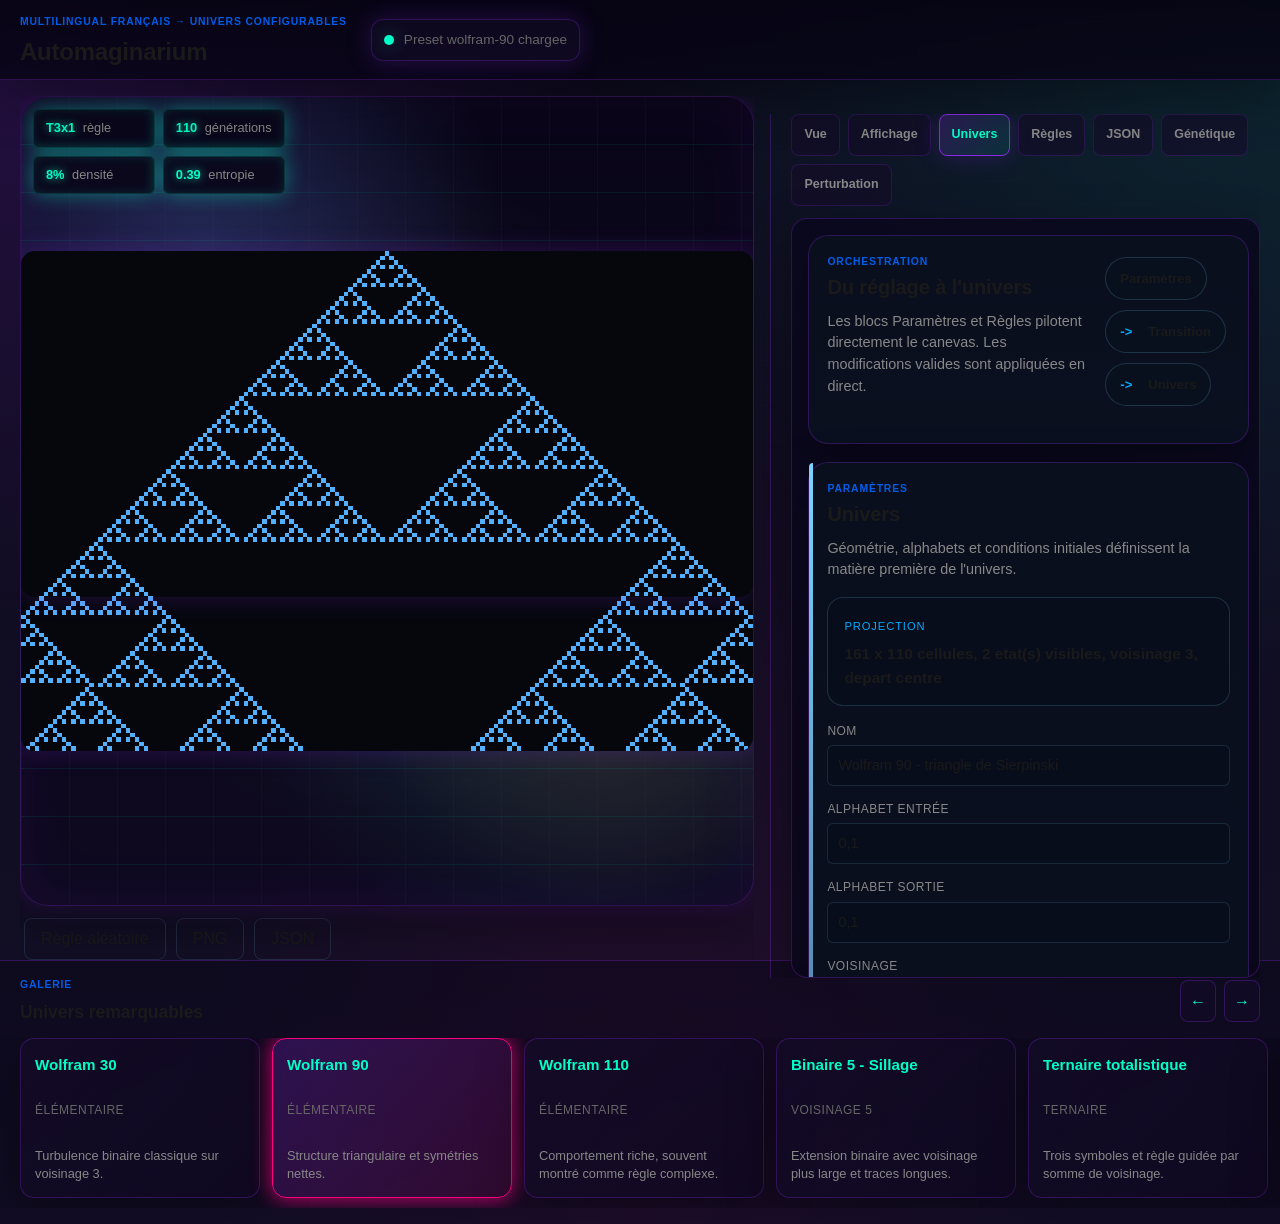
==== commit 7816e035: "Support GA" ====
--- a/public/index.html
+++ b/public/index.html
@@ -66,6 +66,8 @@
             <button type="button" class="inspector-tab-btn active" data-panel="universe-panel" role="tab" aria-selected="true">Univers</button>
             <button type="button" class="inspector-tab-btn" data-panel="rules-panel" role="tab" aria-selected="false">R&egrave;gles</button>
             <button type="button" class="inspector-tab-btn" data-panel="json-panel" role="tab" aria-selected="false">JSON</button>
+            <button type="button" class="inspector-tab-btn" data-panel="genetic-panel" role="tab" aria-selected="false">G&eacute;n&eacute;tique</button>
+            <button type="button" class="inspector-tab-btn" data-panel="perturb-panel" role="tab" aria-selected="false">Perturbation</button>
           </div>
 
           <div id="info-panel" class="inspector-panel" role="tabpanel">
@@ -194,6 +196,113 @@
               <textarea id="config-json" spellcheck="false" aria-label="&Eacute;diteur de configuration JSON"></textarea>
             </div>
           </div>
+
+          <div id="genetic-panel" class="inspector-panel" role="tabpanel">
+            <div class="config-panel">
+              <div class="panel-heading">
+                <p class="eyebrow">Workbench G&eacute;n&eacute;tique</p>
+                <h2>D&eacute;couverte de r&egrave;gles</h2>
+                <p class="meta">L'algorithme g&eacute;n&eacute;tique explore l'espace des tables de transition pour trouver des automates qui satisfont vos crit&egrave;res de fitness.</p>
+              </div>
+
+              <div class="genetic-presets" role="group" aria-label="Pr&eacute;sets de fitness">
+                <button type="button" class="genetic-preset-btn" data-preset-fitness="beau">Beau</button>
+                <button type="button" class="genetic-preset-btn" data-preset-fitness="chaotique">Chaotique</button>
+                <button type="button" class="genetic-preset-btn" data-preset-fitness="stable">Stable</button>
+                <button type="button" class="genetic-preset-btn" data-preset-fitness="croissance">Croissance</button>
+                <button type="button" class="genetic-preset-btn" data-preset-fitness="oscillant">Oscillant</button>
+              </div>
+
+              <div class="genetic-poids-grid" aria-label="Poids de fitness">
+                <label>Sym&eacute;trie <input type="range" id="ga-w-symetrie" min="0" max="10" step="1" value="5" /> <span class="genetic-weight-val" id="ga-w-symetrie-val">5</span></label>
+                <label>Densit&eacute; <input type="range" id="ga-w-densite" min="0" max="10" step="1" value="5" /> <span class="genetic-weight-val" id="ga-w-densite-val">5</span></label>
+                <label>Stabilit&eacute; <input type="range" id="ga-w-stabilite" min="0" max="10" step="1" value="5" /> <span class="genetic-weight-val" id="ga-w-stabilite-val">5</span></label>
+                <label>Oscillation <input type="range" id="ga-w-oscillation" min="0" max="10" step="1" value="5" /> <span class="genetic-weight-val" id="ga-w-oscillation-val">5</span></label>
+                <label>Complexit&eacute; <input type="range" id="ga-w-complexite" min="0" max="10" step="1" value="5" /> <span class="genetic-weight-val" id="ga-w-complexite-val">5</span></label>
+                <label>Croissance <input type="range" id="ga-w-croissance" min="0" max="10" step="1" value="5" /> <span class="genetic-weight-val" id="ga-w-croissance-val">5</span></label>
+              </div>
+
+              <label>Taille de la population <input type="number" id="ga-taille-population" min="4" max="64" step="4" value="16" /></label>
+
+              <div class="genetic-controls button-row">
+                <button type="button" id="ga-init">Initialiser</button>
+                <button type="button" id="ga-step">Pas</button>
+                <button type="button" id="ga-evolve" class="accent-btn">Evoluer</button>
+                <button type="button" id="ga-reset">R&eacute;init</button>
+                <button type="button" id="ga-apply-best" class="accent-btn">Appliquer le meilleur</button>
+              </div>
+
+              <p id="ga-status" class="meta genetic-status">En attente d'initialisation.</p>
+
+              <div class="genetic-graph-container" aria-label="&Eacute;volution de la fitness">
+                <p class="eyebrow">Fitness par g&eacute;n&eacute;ration</p>
+                <canvas id="ga-fitness-graph" width="300" height="100" aria-label="Graphique de l'&eacute;volution de la fitness"></canvas>
+              </div>
+
+              <div class="genetic-leaderboard-section">
+                <p class="eyebrow">Classement par canal</p>
+                <div id="ga-leaderboard" class="genetic-leaderboard" aria-live="polite"></div>
+              </div>
+
+              <div class="genetic-population-section">
+                <p class="eyebrow">Navigateur de population</p>
+                <div id="ga-population-browser" class="genetic-population-browser" role="list" aria-label="Membres de la population courante"></div>
+              </div>
+            </div>
+          </div>
+
+          <div id="perturb-panel" class="inspector-panel" role="tabpanel">
+            <div class="config-panel">
+              <div class="panel-heading">
+                <p class="eyebrow">Boite &agrave; outils de perturbation</p>
+                <h2>Interactions sur le canevas</h2>
+                <p class="meta">Cliquez ou glissez sur le canevas pour perturber l'univers en temps r&eacute;el.</p>
+              </div>
+
+              <fieldset class="perturb-tool-group" aria-label="Mode d'outil">
+                <legend class="eyebrow">Outil actif</legend>
+                <div class="perturb-tool-btns" role="group">
+                  <button type="button" class="perturb-tool-btn active" data-tool="inspecter" aria-pressed="true">Inspecter</button>
+                  <button type="button" class="perturb-tool-btn" data-tool="perturber" aria-pressed="false">Perturber</button>
+                  <button type="button" class="perturb-tool-btn" data-tool="attirer" aria-pressed="false">Attirer</button>
+                  <button type="button" class="perturb-tool-btn" data-tool="geler" aria-pressed="false">Geler</button>
+                  <button type="button" class="perturb-tool-btn" data-tool="muter" aria-pressed="false">Muter</button>
+                </div>
+              </fieldset>
+
+              <label id="perturb-type-label">Type de perturbation
+                <select id="perturb-type">
+                  <option value="pulse">Pulse</option>
+                  <option value="effacer">Effacer</option>
+                  <option value="inverser">Inverser</option>
+                </select>
+              </label>
+
+              <div class="field-grid">
+                <label>Rayon (px) <input type="range" id="perturb-rayon" min="2" max="50" step="1" value="10" /> <span id="perturb-rayon-val">10</span></label>
+                <label>Force <input type="range" id="perturb-force" min="1" max="10" step="1" value="5" /> <span id="perturb-force-val">0.5</span></label>
+                <label>Dur&eacute;e gel (g&eacute;n.) <input type="number" id="perturb-gel-duree" min="1" max="50" step="1" value="5" /></label>
+              </div>
+
+              <fieldset class="perturb-effects-group" aria-label="Effets visuels">
+                <legend class="eyebrow">Effets visuels</legend>
+                <label class="checkbox-label"><input type="checkbox" id="perturb-fx-anneaux" checked /> Anneaux lumineux (Glow rings)</label>
+                <label class="checkbox-label"><input type="checkbox" id="perturb-fx-fumee" checked /> Traces de fum&eacute;e (Smoke trails)</label>
+                <label class="checkbox-label"><input type="checkbox" id="perturb-fx-chaleur" /> Carte de chaleur (Heat map)</label>
+              </fieldset>
+
+              <div class="perturb-queue-section">
+                <p class="eyebrow">File d'&eacute;v&eacute;nements <span id="perturb-queue-count" class="genetic-weight-val">0/24</span></p>
+                <div id="perturb-event-queue" class="perturb-event-queue" aria-live="polite" aria-label="File des perturbations en attente"></div>
+                <button type="button" id="perturb-clear-queue">Vider la file</button>
+              </div>
+
+              <div id="perturb-inspect-readout" class="perturb-inspect-readout" aria-live="polite">
+                <p class="eyebrow">Cellule sous le curseur</p>
+                <p id="perturb-inspect-cell">—</p>
+              </div>
+            </div>
+          </div>
         </aside>
       </section>
 
--- a/public/style.css
+++ b/public/style.css
@@ -2813,4 +2813,462 @@
     height: auto;
     min-height: 220px;
   }
+}
+
+/* ============================================================================ */
+/* GENETIC WORKBENCH PANEL STYLES */
+/* ============================================================================ */
+
+.genetic-presets {
+  display: flex;
+  flex-wrap: wrap;
+  gap: var(--space-md);
+  margin-bottom: var(--space-lg);
+}
+
+.genetic-preset-btn {
+  flex: 1;
+  min-width: 80px;
+  padding: var(--space-sm) var(--space-md);
+  background: rgba(20, 12, 40, 0.6);
+  border: 1px solid rgba(138, 43, 226, 0.2);
+  border-radius: 8px;
+  color: var(--text);
+  cursor: pointer;
+  font-size: 0.85rem;
+  font-weight: 500;
+  transition: all 0.2s ease;
+}
+
+.genetic-preset-btn:hover {
+  background: rgba(138, 43, 226, 0.15);
+  border-color: var(--accent-quantum-purple);
+  color: var(--accent-quantum-cyan);
+}
+
+.genetic-preset-btn.active {
+  background: linear-gradient(135deg, rgba(138, 43, 226, 0.25), rgba(0, 255, 200, 0.1));
+  border-color: var(--accent-quantum-cyan);
+  color: var(--accent-quantum-cyan);
+  box-shadow: var(--glow-cyan);
+}
+
+.genetic-poids-grid {
+  display: grid;
+  grid-template-columns: 1fr;
+  gap: var(--space-md);
+  margin-bottom: var(--space-lg);
+  padding: var(--space-md);
+  background: rgba(8, 14, 27, 0.5);
+  border: 1px solid rgba(125, 211, 255, 0.12);
+  border-radius: 8px;
+}
+
+.genetic-weight-row {
+  display: grid;
+  grid-template-columns: 1fr auto;
+  gap: var(--space-md);
+  align-items: center;
+}
+
+.genetic-weight-label {
+  font-size: 0.8rem;
+  text-transform: uppercase;
+  letter-spacing: 0.04em;
+  color: var(--muted);
+}
+
+.genetic-weight-input {
+  flex: 1;
+}
+
+.genetic-weight-val {
+  min-width: 32px;
+  text-align: right;
+  font-weight: 600;
+  color: var(--accent-quantum-cyan);
+  font-size: 0.9rem;
+}
+
+.genetic-controls {
+  display: flex;
+  gap: var(--space-sm);
+  flex-wrap: wrap;
+  margin-bottom: var(--space-lg);
+}
+
+.genetic-controls button {
+  flex: 1;
+  min-width: 70px;
+  padding: 10px var(--space-md);
+  background: rgba(20, 12, 40, 0.7);
+  border: 1px solid var(--line-strong);
+  border-radius: 8px;
+  color: var(--accent-quantum-cyan);
+  cursor: pointer;
+  font-size: 0.8rem;
+  font-weight: 600;
+  transition: all 0.2s ease;
+}
+
+.genetic-controls button:hover {
+  background: rgba(138, 43, 226, 0.2);
+  border-color: var(--accent-quantum-purple);
+  box-shadow: var(--glow-accent);
+}
+
+.genetic-controls button:active {
+  transform: scale(0.98);
+}
+
+.genetic-status {
+  padding: var(--space-md);
+  background: rgba(8, 14, 27, 0.6);
+  border: 1px solid rgba(125, 211, 255, 0.12);
+  border-radius: 8px;
+  color: var(--text-secondary);
+  font-size: 0.85rem;
+  margin-bottom: var(--space-lg);
+  min-height: 40px;
+  display: flex;
+  align-items: center;
+}
+
+.genetic-graph-container {
+  margin-bottom: var(--space-lg);
+  background: rgba(8, 14, 27, 0.5);
+  border: 1px solid rgba(125, 211, 255, 0.12);
+  border-radius: 8px;
+  padding: var(--space-md);
+  display: flex;
+  flex-direction: column;
+  gap: var(--space-sm);
+}
+
+.genetic-graph-container h3 {
+  margin: 0;
+  font-size: 0.85rem;
+  text-transform: uppercase;
+  letter-spacing: 0.04em;
+  color: var(--muted);
+}
+
+#ga-fitness-graph {
+  width: 100%;
+  height: 100px;
+  background: rgba(20, 12, 40, 0.5);
+  border: 1px solid rgba(138, 43, 226, 0.15);
+  border-radius: 6px;
+}
+
+.genetic-leaderboard {
+  margin-bottom: var(--space-lg);
+  background: rgba(8, 14, 27, 0.5);
+  border: 1px solid rgba(125, 211, 255, 0.12);
+  border-radius: 8px;
+  padding: var(--space-md);
+  max-height: 240px;
+  overflow-y: auto;
+}
+
+.genetic-leaderboard h3 {
+  margin: 0 0 var(--space-md) 0;
+  font-size: 0.85rem;
+  text-transform: uppercase;
+  letter-spacing: 0.04em;
+  color: var(--muted);
+}
+
+.genetic-leaderboard-item {
+  display: grid;
+  grid-template-columns: 1fr auto;
+  align-items: center;
+  gap: var(--space-md);
+  padding: var(--space-sm) 0;
+  border-bottom: 1px solid rgba(125, 211, 255, 0.08);
+  font-size: 0.8rem;
+}
+
+.genetic-leaderboard-item:last-child {
+  border-bottom: none;
+}
+
+.genetic-leaderboard-label {
+  color: var(--text-secondary);
+}
+
+.genetic-leaderboard-score {
+  font-weight: 700;
+  color: var(--accent-quantum-cyan);
+  font-size: 0.9rem;
+}
+
+.genetic-population-browser {
+  display: grid;
+  gap: var(--space-md);
+  max-height: 400px;
+  overflow-y: auto;
+}
+
+.genetic-individu-card {
+  padding: var(--space-md);
+  background: rgba(20, 12, 40, 0.6);
+  border: 1px solid rgba(138, 43, 226, 0.15);
+  border-radius: 8px;
+  transition: all 0.2s ease;
+}
+
+.genetic-individu-card:hover {
+  border-color: var(--accent-quantum-cyan);
+  background: rgba(20, 12, 40, 0.8);
+  box-shadow: var(--glow-cyan);
+}
+
+.genetic-individu-card.meilleur {
+  border-color: var(--accent-quantum-magenta);
+  background: linear-gradient(135deg, rgba(138, 43, 226, 0.15), rgba(255, 0, 127, 0.08));
+  box-shadow: var(--glow-magenta);
+}
+
+.genetic-individu-score {
+  display: flex;
+  justify-content: space-between;
+  align-items: center;
+  margin-bottom: var(--space-sm);
+  font-weight: 600;
+  color: var(--accent-quantum-cyan);
+  font-size: 0.9rem;
+}
+
+.genetic-individu-meta {
+  display: grid;
+  gap: 4px;
+  margin-bottom: var(--space-sm);
+  font-size: 0.75rem;
+  color: var(--muted);
+  text-transform: uppercase;
+  letter-spacing: 0.02em;
+}
+
+.genetic-individu-actions {
+  display: flex;
+  gap: var(--space-xs);
+}
+
+.genetic-individu-actions button {
+  flex: 1;
+  padding: 6px 10px;
+  background: rgba(138, 43, 226, 0.1);
+  border: 1px solid rgba(138, 43, 226, 0.3);
+  color: var(--accent-quantum-cyan);
+  border-radius: 6px;
+  cursor: pointer;
+  font-size: 0.75rem;
+  transition: all 0.2s ease;
+}
+
+.genetic-individu-actions button:hover {
+  background: rgba(138, 43, 226, 0.2);
+  border-color: var(--accent-quantum-purple);
+}
+
+/* ============================================================================ */
+/* PERTURBATION TOOLKIT PANEL STYLES */
+/* ============================================================================ */
+
+.perturb-tool-group {
+  margin-bottom: var(--space-lg);
+  background: rgba(8, 14, 27, 0.5);
+  border: 1px solid rgba(125, 211, 255, 0.12);
+  border-radius: 8px;
+  padding: var(--space-md);
+}
+
+.perturb-tool-group h3 {
+  margin: 0 0 var(--space-md) 0;
+  font-size: 0.85rem;
+  text-transform: uppercase;
+  letter-spacing: 0.04em;
+  color: var(--muted);
+}
+
+.perturb-tool-btns {
+  display: grid;
+  grid-template-columns: repeat(auto-fit, minmax(80px, 1fr));
+  gap: var(--space-sm);
+}
+
+.perturb-tool-btn {
+  padding: 10px var(--space-sm);
+  background: rgba(20, 12, 40, 0.6);
+  border: 1px solid rgba(138, 43, 226, 0.2);
+  border-radius: 8px;
+  color: var(--text);
+  cursor: pointer;
+  font-size: 0.8rem;
+  font-weight: 500;
+  transition: all 0.2s ease;
+  text-align: center;
+  white-space: nowrap;
+}
+
+.perturb-tool-btn:hover {
+  background: rgba(138, 43, 226, 0.15);
+  border-color: var(--accent-quantum-cyan);
+  color: var(--accent-quantum-cyan);
+}
+
+.perturb-tool-btn[aria-pressed="true"] {
+  background: linear-gradient(135deg, rgba(138, 43, 226, 0.25), rgba(0, 255, 200, 0.1));
+  border-color: var(--accent-quantum-cyan);
+  color: var(--accent-quantum-cyan);
+  box-shadow: var(--glow-cyan);
+  font-weight: 600;
+}
+
+.perturb-effects-group {
+  margin-bottom: var(--space-lg);
+  background: rgba(8, 14, 27, 0.5);
+  border: 1px solid rgba(125, 211, 255, 0.12);
+  border-radius: 8px;
+  padding: var(--space-md);
+}
+
+.perturb-effects-group h3 {
+  margin: 0 0 var(--space-md) 0;
+  font-size: 0.85rem;
+  text-transform: uppercase;
+  letter-spacing: 0.04em;
+  color: var(--muted);
+}
+
+.perturb-effects-list {
+  display: flex;
+  flex-direction: column;
+  gap: var(--space-sm);
+}
+
+.perturb-effect-checkbox {
+  display: flex;
+  align-items: center;
+  gap: var(--space-sm);
+  padding: var(--space-sm);
+  border-radius: 6px;
+  cursor: pointer;
+  transition: all 0.2s ease;
+}
+
+.perturb-effect-checkbox:hover {
+  background: rgba(138, 43, 226, 0.1);
+}
+
+.perturb-effect-checkbox input[type="checkbox"] {
+  cursor: pointer;
+  width: 16px;
+  height: 16px;
+  accent-color: var(--accent-quantum-cyan);
+}
+
+.perturb-effect-checkbox label {
+  margin: 0;
+  color: var(--text);
+  cursor: pointer;
+  flex: 1;
+  font-size: 0.85rem;
+}
+
+.perturb-queue-section {
+  margin-bottom: var(--space-lg);
+  background: rgba(8, 14, 27, 0.5);
+  border: 1px solid rgba(125, 211, 255, 0.12);
+  border-radius: 8px;
+  padding: var(--space-md);
+}
+
+.perturb-queue-header {
+  display: flex;
+  justify-content: space-between;
+  align-items: center;
+  margin-bottom: var(--space-md);
+  gap: var(--space-md);
+}
+
+.perturb-queue-header h3 {
+  margin: 0;
+  font-size: 0.85rem;
+  text-transform: uppercase;
+  letter-spacing: 0.04em;
+  color: var(--muted);
+}
+
+#perturb-queue-count {
+  font-size: 0.8rem;
+  color: var(--accent-quantum-cyan);
+  font-weight: 600;
+}
+
+#perturb-clear-queue {
+  padding: 6px 10px;
+  background: rgba(138, 43, 226, 0.1);
+  border: 1px solid rgba(138, 43, 226, 0.3);
+  color: var(--accent-quantum-cyan);
+  border-radius: 6px;
+  cursor: pointer;
+  font-size: 0.75rem;
+  transition: all 0.2s ease;
+}
+
+#perturb-clear-queue:hover {
+  background: rgba(138, 43, 226, 0.2);
+  border-color: var(--accent-quantum-purple);
+}
+
+.perturb-event-queue {
+  display: grid;
+  gap: var(--space-xs);
+  max-height: 160px;
+  overflow-y: auto;
+  min-height: 24px;
+}
+
+.perturb-queue-item {
+  padding: 6px 10px;
+  background: rgba(20, 12, 40, 0.6);
+  border: 1px solid rgba(138, 43, 226, 0.15);
+  border-radius: 6px;
+  font-size: 0.75rem;
+  color: var(--text-secondary);
+  display: flex;
+  justify-content: space-between;
+  align-items: center;
+}
+
+.perturb-queue-item-type {
+  color: var(--accent-quantum-cyan);
+  font-weight: 600;
+}
+
+.perturb-inspect-readout {
+  padding: var(--space-md);
+  background: rgba(20, 12, 40, 0.6);
+  border: 1px solid rgba(138, 43, 226, 0.15);
+  border-radius: 8px;
+  color: var(--text);
+  font-family: "Cascadia Code", "JetBrains Mono", monospace;
+  font-size: 0.75rem;
+  min-height: 60px;
+  display: flex;
+  align-items: center;
+  justify-content: center;
+  white-space: pre-wrap;
+  word-break: break-all;
+}
+
+#perturb-overlay {
+  position: absolute;
+  top: 0;
+  left: 0;
+  pointer-events: none;
+  z-index: 5;
+  opacity: 1;
 }
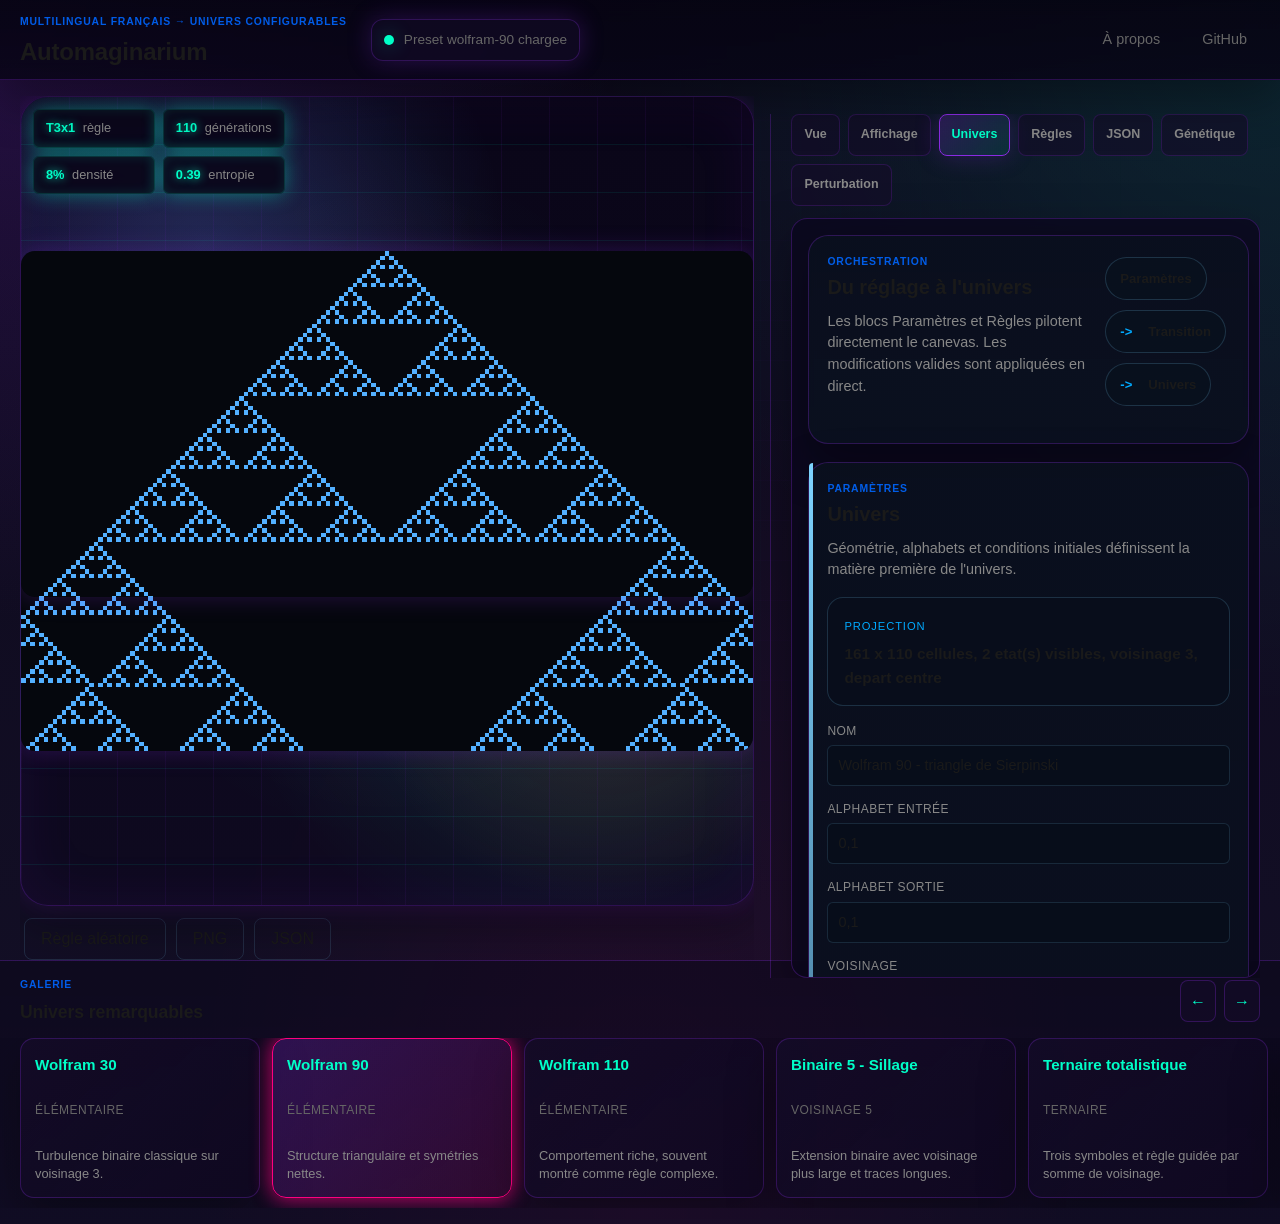
==== commit f6340c28: "Add about page" ====
--- a/public/index.html
+++ b/public/index.html
@@ -20,6 +20,10 @@
         <span class="sync-indicator-dot" id="hero-sync-dot" data-state="ok"></span>
         <span id="hero-status-text">Synchronisation live</span>
       </div>
+      <nav class="header-links">
+        <a href="apropos.html" title="À propos">À propos</a>
+        <a href="https://github.com/multilingualprogramming/Automaginarium" title="GitHub" target="_blank" rel="noopener noreferrer">GitHub</a>
+      </nav>
     </header>
 
     <main class="app-shell quantum-workspace">
--- a/public/style.css
+++ b/public/style.css
@@ -2742,6 +2742,29 @@
   }
 }
 
+.header-links {
+  display: flex;
+  align-items: center;
+  gap: 16px;
+  margin-left: auto;
+}
+
+.header-links a {
+  color: var(--text-secondary);
+  text-decoration: none;
+  font-size: 0.9rem;
+  padding: 6px 12px;
+  border-radius: 6px;
+  transition: all 200ms ease;
+  border: 1px solid transparent;
+}
+
+.header-links a:hover {
+  color: var(--accent);
+  border-color: var(--accent);
+  background: rgba(83, 176, 255, 0.08);
+}
+
 /* Responsive Canvas-First */
 @media (max-width: 1300px) {
   .quantum-workspace .workspace {
@@ -2803,6 +2826,18 @@
     width: 100%;
     justify-content: center;
     margin-top: 8px;
+  }
+
+  .header-links {
+    width: 100%;
+    justify-content: center;
+    margin-left: 0;
+    margin-top: 8px;
+  }
+
+  .header-links a {
+    font-size: 0.8rem;
+    padding: 6px 10px;
   }
 
   .quantum-workspace .workspace {
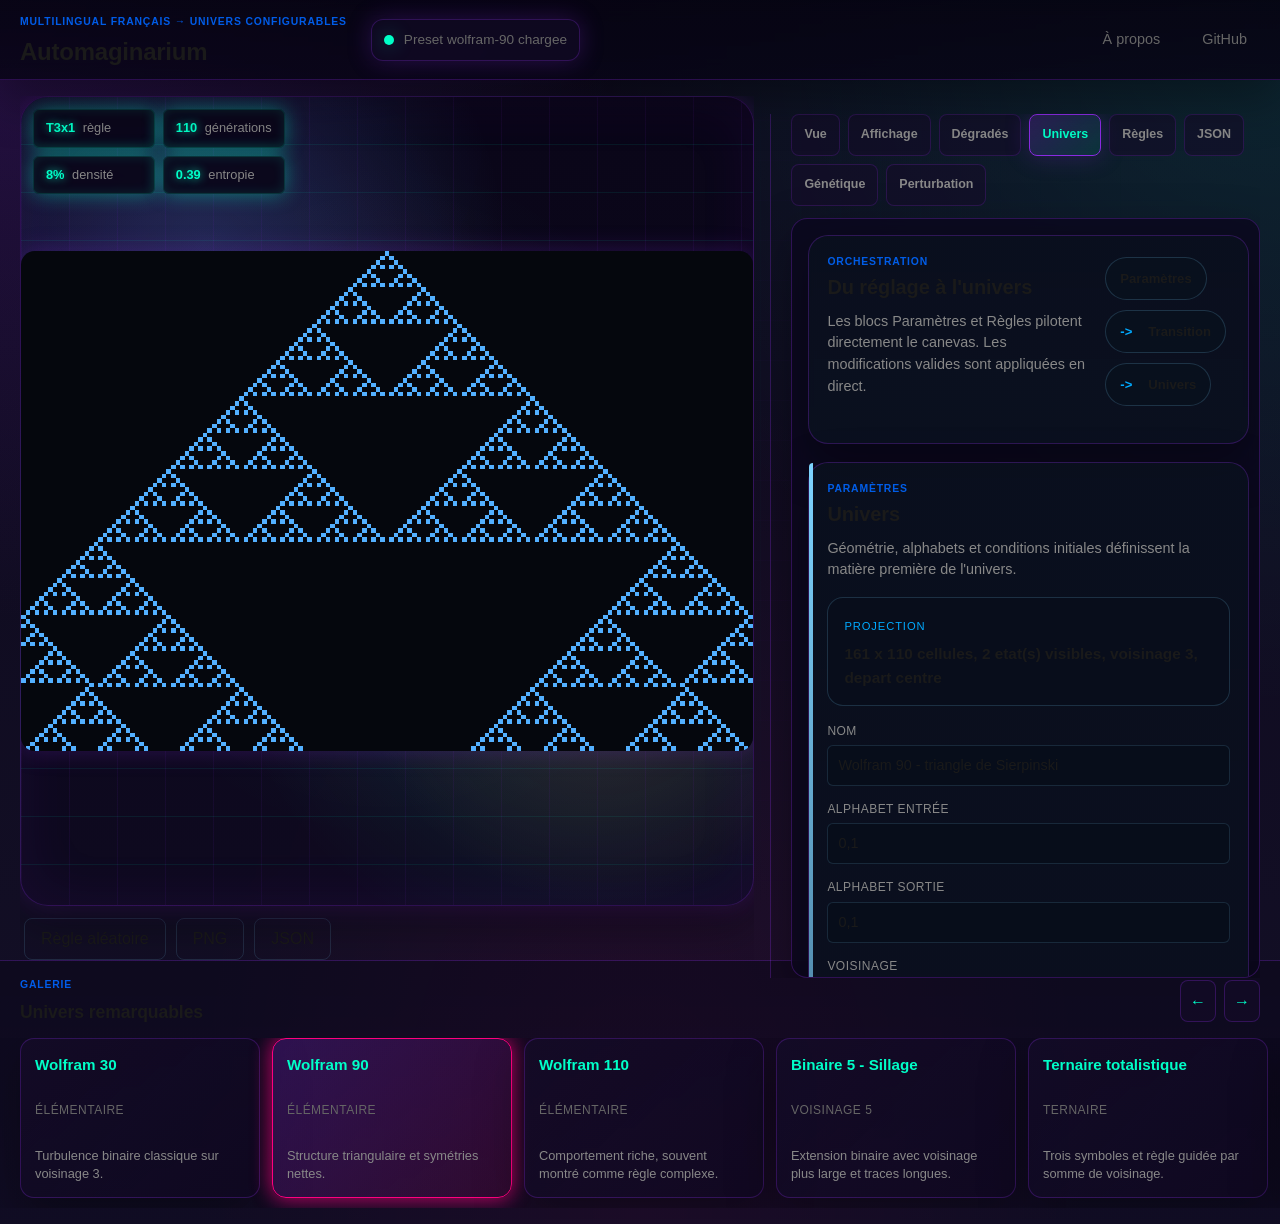
==== commit 01c01316: "Support color gradients" ====
--- a/public/index.html
+++ b/public/index.html
@@ -67,6 +67,7 @@
           <div class="inspector-tabs" role="tablist" aria-label="Sections de r&eacute;glage">
             <button type="button" class="inspector-tab-btn" data-panel="info-panel" role="tab" aria-selected="false">Vue</button>
             <button type="button" class="inspector-tab-btn" data-panel="display-panel" role="tab" aria-selected="false">Affichage</button>
+            <button type="button" class="inspector-tab-btn" data-panel="gradients-panel" role="tab" aria-selected="false">D&eacute;grad&eacute;s</button>
             <button type="button" class="inspector-tab-btn active" data-panel="universe-panel" role="tab" aria-selected="true">Univers</button>
             <button type="button" class="inspector-tab-btn" data-panel="rules-panel" role="tab" aria-selected="false">R&egrave;gles</button>
             <button type="button" class="inspector-tab-btn" data-panel="json-panel" role="tab" aria-selected="false">JSON</button>
@@ -91,6 +92,45 @@
             <h3>Palette des &eacute;tats</h3>
             <p class="meta">Couleur pour chaque &eacute;tat de l'alphabet</p>
             <div class="palette-editor" id="palette-editor"></div>
+          </div>
+
+          <div id="gradients-panel" class="inspector-panel gradients-panel" role="tabpanel">
+            <p class="eyebrow">Dégradés</p>
+            <h3>Interpolation de couleurs</h3>
+            <p class="meta">Mode continu pour un espace coloré fluide entre états</p>
+
+            <div class="gradient-mode-toggle">
+              <label><input type="radio" name="gradient-mode" value="discret" checked /> Mode discret</label>
+              <label><input type="radio" name="gradient-mode" value="gradient" /> Mode gradient</label>
+            </div>
+
+            <div id="gradient-controls" class="gradient-controls" style="display: none;">
+              <label>Méthode d'interpolation
+                <select id="gradient-method" aria-label="Méthode d'interpolation">
+                  <option value="lineaire">Linéaire (2 états)</option>
+                  <option value="barycentric">Barycentric Triangle (3 états)</option>
+                  <option value="bilinear">Bilinear Grid (4 états)</option>
+                  <option value="idw">Inverse Distance Weight (5+ états)</option>
+                </select>
+              </label>
+
+              <div class="gradient-preview-container">
+                <p class="eyebrow">Aperçu du dégradé</p>
+                <canvas id="gradient-preview" width="280" height="60" aria-label="Aperçu du dégradé courant"></canvas>
+              </div>
+
+              <div class="gradient-anchors" id="gradient-anchors"></div>
+
+              <div class="gradient-sample-grid-container">
+                <p class="eyebrow">Aperçu sur la grille</p>
+                <canvas id="gradient-sample-grid" width="280" height="120" aria-label="Aperçu du dégradé sur la grille d'états"></canvas>
+              </div>
+
+              <div class="gradient-controls-buttons">
+                <button type="button" id="gradient-reset">Réinitialiser</button>
+                <button type="button" id="gradient-export">Exporter</button>
+              </div>
+            </div>
           </div>
 
           <div id="universe-panel" class="inspector-panel active" role="tabpanel">
--- a/public/style.css
+++ b/public/style.css
@@ -3306,4 +3306,154 @@
   pointer-events: none;
   z-index: 5;
   opacity: 1;
+}
+
+/* ============================================================================
+   GRADIENTS PANEL STYLES
+   ============================================================================ */
+
+.gradients-panel {
+  padding: var(--space-lg);
+}
+
+.gradient-mode-toggle {
+  display: flex;
+  gap: var(--space-md);
+  margin: var(--space-md) 0;
+  padding: var(--space-md);
+  background: rgba(var(--accent), 0.05);
+  border: 1px solid var(--line);
+  border-radius: 8px;
+}
+
+.gradient-mode-toggle label {
+  display: flex;
+  align-items: center;
+  gap: var(--space-sm);
+  cursor: pointer;
+  font-size: 0.95rem;
+}
+
+.gradient-mode-toggle input[type="radio"] {
+  cursor: pointer;
+  width: 18px;
+  height: 18px;
+}
+
+.gradient-controls {
+  display: grid;
+  gap: var(--space-lg);
+}
+
+.gradient-controls label {
+  display: flex;
+  flex-direction: column;
+  gap: var(--space-sm);
+  font-weight: 500;
+}
+
+.gradient-controls select {
+  width: 100%;
+  padding: var(--space-md);
+}
+
+.gradient-preview-container {
+  display: flex;
+  flex-direction: column;
+  gap: var(--space-sm);
+}
+
+#gradient-preview {
+  border: 1px solid var(--line);
+  border-radius: 6px;
+  background: var(--panel);
+  display: block;
+  width: 100%;
+  height: auto;
+}
+
+.gradient-anchors {
+  display: grid;
+  gap: var(--space-md);
+  padding: var(--space-md);
+  background: rgba(var(--accent), 0.03);
+  border: 1px solid var(--line);
+  border-radius: 8px;
+}
+
+.gradient-anchor {
+  display: flex;
+  align-items: center;
+  gap: var(--space-md);
+  padding: var(--space-sm);
+  background: var(--panel);
+  border: 1px solid var(--line);
+  border-radius: 6px;
+}
+
+.gradient-anchor-label {
+  flex: 0 0 60px;
+  font-size: 0.85rem;
+  font-weight: 500;
+  color: var(--text-secondary);
+}
+
+.gradient-anchor-color {
+  flex: 0 0 50px;
+}
+
+.gradient-anchor-color input[type="color"] {
+  width: 50px;
+  height: 40px;
+  cursor: pointer;
+}
+
+.gradient-anchor-value {
+  flex: 1;
+  font-family: "Cascadia Code", monospace;
+  font-size: 0.85rem;
+  color: var(--text);
+  padding: 0 var(--space-sm);
+}
+
+.gradient-sample-grid-container {
+  display: flex;
+  flex-direction: column;
+  gap: var(--space-sm);
+}
+
+#gradient-sample-grid {
+  border: 1px solid var(--line);
+  border-radius: 6px;
+  background: var(--panel);
+  display: block;
+  width: 100%;
+  height: auto;
+}
+
+.gradient-controls-buttons {
+  display: flex;
+  gap: var(--space-md);
+  margin-top: var(--space-md);
+}
+
+.gradient-controls-buttons button {
+  flex: 1;
+  padding: var(--space-md) var(--space-lg);
+  background: rgba(var(--accent), 0.1);
+  border: 1px solid var(--accent);
+  color: var(--accent);
+  border-radius: 6px;
+  font-weight: 500;
+  cursor: pointer;
+  transition: all 0.2s ease;
+}
+
+.gradient-controls-buttons button:hover {
+  background: rgba(var(--accent), 0.2);
+  box-shadow: 0 4px 12px rgba(var(--accent), 0.15);
+}
+
+.gradient-controls-buttons button:active {
+  transform: scale(0.98);
 }
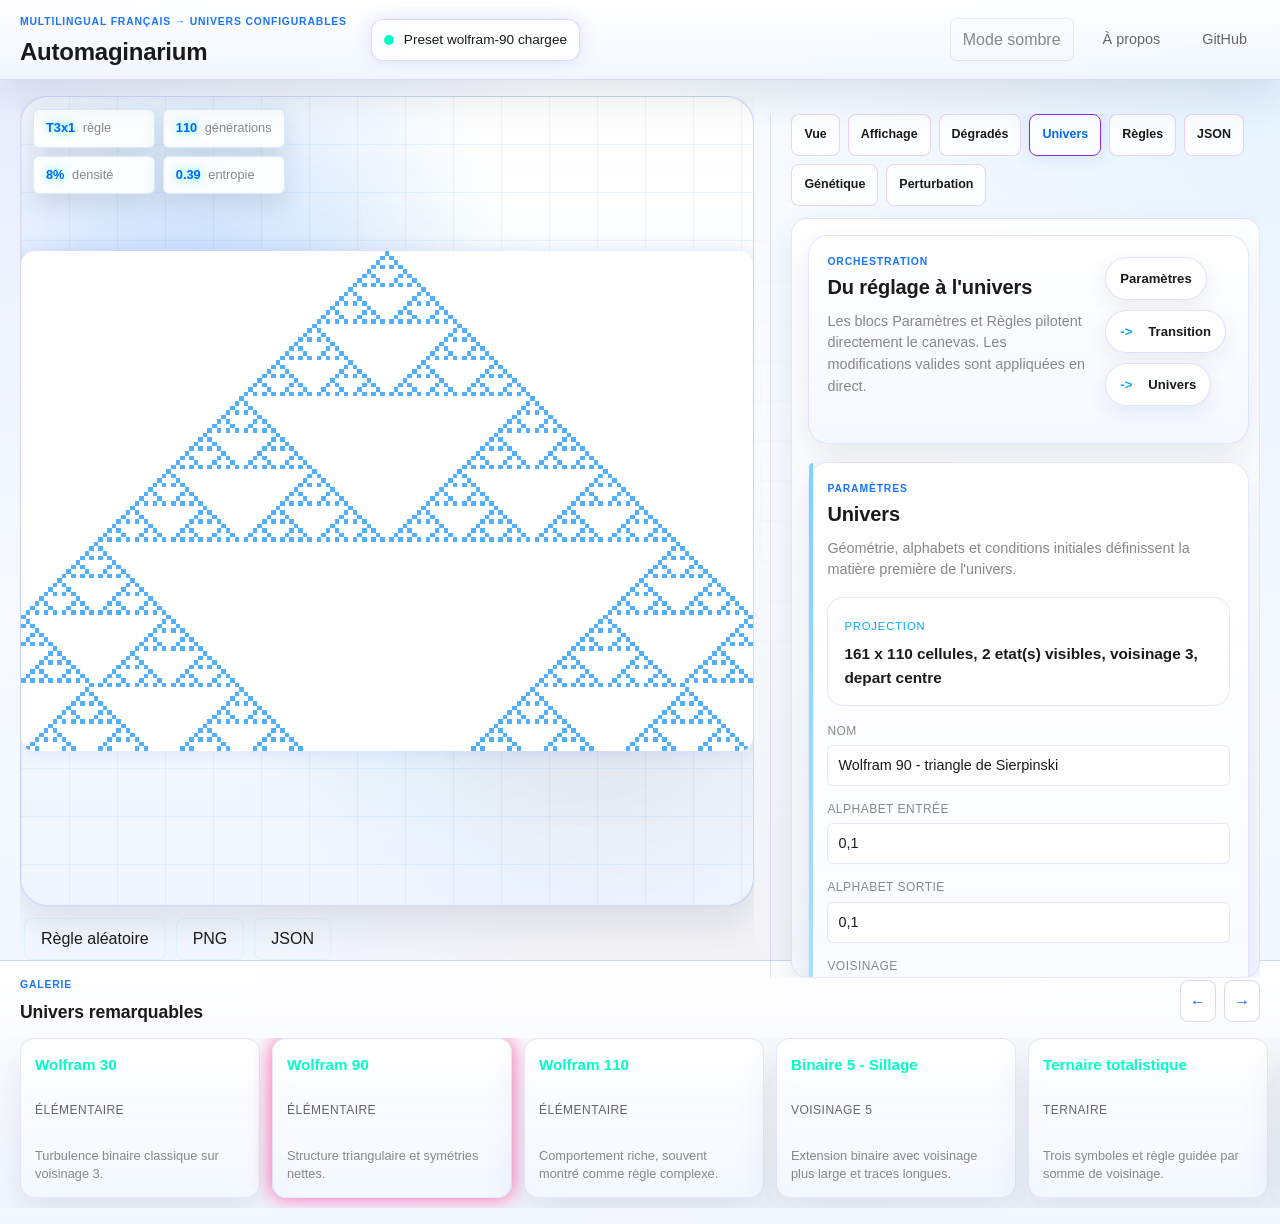
==== commit 5be07f2f: "Add light-colored theme" ====
--- a/public/index.html
+++ b/public/index.html
@@ -8,6 +8,14 @@
       name="description"
       content="Laboratoire configurable d'automates cellulaires en Multilingual fran&ccedil;ais."
     />
+    <script>
+      (() => {
+        const storedTheme = localStorage.getItem("automaginarium-theme");
+        const theme = storedTheme || (matchMedia("(prefers-color-scheme: dark)").matches ? "dark" : "light");
+        document.documentElement.dataset.theme = theme;
+        document.documentElement.style.colorScheme = theme;
+      })();
+    </script>
     <link rel="stylesheet" href="style.css" />
   </head>
   <body>
@@ -21,6 +29,7 @@
         <span id="hero-status-text">Synchronisation live</span>
       </div>
       <nav class="header-links">
+        <button type="button" class="ghost-btn theme-toggle" data-theme-toggle>Mode sombre</button>
         <a href="apropos.html" title="À propos">À propos</a>
         <a href="https://github.com/multilingualprogramming/Automaginarium" title="GitHub" target="_blank" rel="noopener noreferrer">GitHub</a>
       </nav>
@@ -105,6 +114,34 @@
             </div>
 
             <div id="gradient-controls" class="gradient-controls" style="display: none;">
+              <label>Mode d'application
+                <select id="gradient-application-mode" aria-label="Mode d'application du dégradé">
+                  <option value="etat">Basé sur l'état</option>
+                  <option value="position">Basé sur la position</option>
+                  <option value="combine">Combiné (état + position)</option>
+                </select>
+              </label>
+
+              <div id="gradient-direction-controls" style="display: none;">
+                <label>Direction du dégradé de position
+                  <select id="gradient-direction" aria-label="Direction du dégradé">
+                    <option value="haut-bas">Haut → Bas</option>
+                    <option value="gauche-droite">Gauche → Droite</option>
+                    <option value="diagonal">Diagonal (coin haut-gauche → coin bas-droit)</option>
+                    <option value="radial">Radial (depuis le centre)</option>
+                  </select>
+                </label>
+              </div>
+
+              <div id="gradient-influence-controls" style="display: none;">
+                <label>Influence de l'état
+                  <div class="gradient-influence-slider-container">
+                    <input type="range" id="gradient-state-influence" min="0" max="100" value="50" aria-label="Influence de l'état dans le mode combiné">
+                    <span id="gradient-influence-value">50%</span>
+                  </div>
+                </label>
+              </div>
+
               <label>Méthode d'interpolation
                 <select id="gradient-method" aria-label="Méthode d'interpolation">
                   <option value="lineaire">Linéaire (2 états)</option>
@@ -406,6 +443,7 @@
       </section>
     </main>
 
+    <script src="theme.js"></script>
     <script src="automate-core.js"></script>
     <script type="module" src="app.mjs"></script>
   </body>
--- a/public/style.css
+++ b/public/style.css
@@ -3,13 +3,17 @@
 }
 
 /* Theme Variables - Base */
-:root {
+:root,
+:root[data-theme="light"] {
   color-scheme: dark light;
 
   /* Light Mode (default fallback) */
   --bg: #ffffff;
+  --bg-rgb: 255 255 255;
   --bg-secondary: #f8f9fa;
+  --bg-secondary-rgb: 248 249 250;
   --panel: #f3f4f6;
+  --panel-rgb: 243 244 246;
   --text: #1a1a1a;
   --text-secondary: #666666;
   --muted: #888888;
@@ -17,6 +21,7 @@
   --shadow: rgba(0, 0, 0, 0.06);
 
   --accent: #0066ff;
+  --accent-rgb: 0 102 255;
   --accent-2: #00aaff;
   --good: #22c55e;
   --bad: #ef4444;
@@ -28,10 +33,13 @@
 }
 
 @media (prefers-color-scheme: dark) {
-  :root {
+  :root:not([data-theme="light"]) {
     --bg: #05070d;
+    --bg-rgb: 5 7 13;
     --bg-secondary: #0a0e17;
+    --bg-secondary-rgb: 10 14 23;
     --panel: #101923;
+    --panel-rgb: 16 25 35;
     --text: #f6f1e8;
     --text-secondary: #d1d5db;
     --muted: #9fb0bb;
@@ -39,6 +47,7 @@
     --shadow: rgba(0, 0, 0, 0.34);
 
     --accent: #53b0ff;
+    --accent-rgb: 83 176 255;
     --accent-2: #7dd3ff;
     --good: #7bd88f;
     --bad: #ff7d7d;
@@ -46,6 +55,26 @@
   }
 }
 
+:root[data-theme="dark"] {
+  --bg: #05070d;
+  --bg-rgb: 5 7 13;
+  --bg-secondary: #0a0e17;
+  --bg-secondary-rgb: 10 14 23;
+  --panel: #101923;
+  --panel-rgb: 16 25 35;
+  --text: #f6f1e8;
+  --text-secondary: #d1d5db;
+  --muted: #9fb0bb;
+  --line: rgba(255, 255, 255, 0.14);
+  --shadow: rgba(0, 0, 0, 0.34);
+  --accent: #53b0ff;
+  --accent-rgb: 83 176 255;
+  --accent-2: #7dd3ff;
+  --good: #7bd88f;
+  --bad: #ff7d7d;
+  --warning: #ffb84d;
+}
+
 /* Palette: Cosmic (default) */
 :root[data-palette="cosmic"] {
   --primary-gradient: linear-gradient(135deg, rgba(255, 157, 77, 0.24), rgba(83, 176, 255, 0.18));
@@ -55,6 +84,7 @@
 @media (prefers-color-scheme: light) {
   :root[data-palette="cosmic"] {
     --accent: #0055dd;
+    --accent-rgb: 0 85 221;
     --accent-2: #0088ff;
   }
 }
@@ -62,6 +92,7 @@
 /* Palette: Phosphor (sci-fi electric) */
 :root[data-palette="phosphor"] {
   --accent: #00ff41;
+  --accent-rgb: 0 255 65;
   --accent-2: #00ff8c;
   --good: #39ff14;
   --warning: #ffff00;
@@ -72,6 +103,7 @@
 @media (prefers-color-scheme: light) {
   :root[data-palette="phosphor"] {
     --accent: #00aa00;
+    --accent-rgb: 0 170 0;
     --accent-2: #00dd00;
   }
 }
@@ -79,13 +111,16 @@
 @media (prefers-color-scheme: dark) {
   :root[data-palette="phosphor"] {
     --bg: #0a0a0a;
+    --bg-rgb: 10 10 10;
     --panel: #151515;
+    --panel-rgb: 21 21 21;
   }
 }
 
 /* Palette: Thermal (heat-based) */
 :root[data-palette="thermal"] {
   --accent: #ff6b35;
+  --accent-rgb: 255 107 53;
   --accent-2: #ff9f5a;
   --good: #f7931e;
   --warning: #ffaa00;
@@ -96,6 +131,7 @@
 @media (prefers-color-scheme: light) {
   :root[data-palette="thermal"] {
     --accent: #d83800;
+    --accent-rgb: 216 56 0;
     --accent-2: #e85d2b;
   }
 }
@@ -103,6 +139,7 @@
 /* Palette: Bioluminescent */
 :root[data-palette="bioluminescent"] {
   --accent: #00ffaa;
+  --accent-rgb: 0 255 170;
   --accent-2: #ff00ff;
   --good: #00ff88;
   --warning: #ffaa00;
@@ -113,13 +150,16 @@
 @media (prefers-color-scheme: dark) {
   :root[data-palette="bioluminescent"] {
     --bg: #0d1a15;
+    --bg-rgb: 13 26 21;
     --panel: #132020;
+    --panel-rgb: 19 32 32;
   }
 }
 
 /* Palette: Minimalist */
 :root[data-palette="minimalist"] {
   --accent: #333333;
+  --accent-rgb: 51 51 51;
   --accent-2: #666666;
   --primary-gradient: linear-gradient(135deg, rgba(100, 100, 100, 0.1), rgba(150, 150, 150, 0.06));
   --accent-gradient: linear-gradient(90deg, #333333, #999999);
@@ -128,6 +168,7 @@
 @media (prefers-color-scheme: light) {
   :root[data-palette="minimalist"] {
     --accent: #1a1a1a;
+    --accent-rgb: 26 26 26;
     --accent-2: #4a4a4a;
   }
 }
@@ -135,6 +176,7 @@
 /* Palette: Cyberpunk */
 :root[data-palette="cyberpunk"] {
   --accent: #ff006e;
+  --accent-rgb: 255 0 110;
   --accent-2: #00f5ff;
   --good: #00d9ff;
   --warning: #ffbe0b;
@@ -145,13 +187,16 @@
 @media (prefers-color-scheme: dark) {
   :root[data-palette="cyberpunk"] {
     --bg: #0a0015;
+    --bg-rgb: 10 0 21;
     --panel: #1a0025;
+    --panel-rgb: 26 0 37;
   }
 }
 
 /* Palette: Neutral Tech */
 :root[data-palette="neutral-tech"] {
   --accent: #4b5563;
+  --accent-rgb: 75 85 99;
   --accent-2: #8892a1;
   --primary-gradient: linear-gradient(135deg, rgba(75, 85, 99, 0.12), rgba(137, 146, 161, 0.08));
   --accent-gradient: linear-gradient(90deg, #4b5563, #8892a1);
@@ -160,8 +205,87 @@
 @media (prefers-color-scheme: light) {
   :root[data-palette="neutral-tech"] {
     --accent: #3a4556;
+    --accent-rgb: 58 69 86;
     --accent-2: #5a6b7f;
   }
+}
+
+:root[data-theme="light"][data-palette="cosmic"] {
+  --accent: #0055dd;
+  --accent-rgb: 0 85 221;
+  --accent-2: #0088ff;
+}
+
+:root[data-theme="dark"][data-palette="cosmic"] {
+  --accent: #53b0ff;
+  --accent-rgb: 83 176 255;
+  --accent-2: #7dd3ff;
+}
+
+:root[data-theme="light"][data-palette="phosphor"] {
+  --accent: #00aa00;
+  --accent-rgb: 0 170 0;
+  --accent-2: #00dd00;
+}
+
+:root[data-theme="dark"][data-palette="phosphor"] {
+  --accent: #00ff41;
+  --accent-rgb: 0 255 65;
+  --accent-2: #00ff8c;
+  --bg: #0a0a0a;
+  --bg-rgb: 10 10 10;
+  --panel: #151515;
+  --panel-rgb: 21 21 21;
+}
+
+:root[data-theme="light"][data-palette="thermal"] {
+  --accent: #d83800;
+  --accent-rgb: 216 56 0;
+  --accent-2: #e85d2b;
+}
+
+:root[data-theme="dark"][data-palette="thermal"] {
+  --accent: #ff6b35;
+  --accent-rgb: 255 107 53;
+  --accent-2: #ff9f5a;
+}
+
+:root[data-theme="dark"][data-palette="bioluminescent"] {
+  --bg: #0d1a15;
+  --bg-rgb: 13 26 21;
+  --panel: #132020;
+  --panel-rgb: 19 32 32;
+}
+
+:root[data-theme="light"][data-palette="minimalist"] {
+  --accent: #1a1a1a;
+  --accent-rgb: 26 26 26;
+  --accent-2: #4a4a4a;
+}
+
+:root[data-theme="dark"][data-palette="minimalist"] {
+  --accent: #333333;
+  --accent-rgb: 51 51 51;
+  --accent-2: #666666;
+}
+
+:root[data-theme="dark"][data-palette="cyberpunk"] {
+  --bg: #0a0015;
+  --bg-rgb: 10 0 21;
+  --panel: #1a0025;
+  --panel-rgb: 26 0 37;
+}
+
+:root[data-theme="light"][data-palette="neutral-tech"] {
+  --accent: #3a4556;
+  --accent-rgb: 58 69 86;
+  --accent-2: #5a6b7f;
+}
+
+:root[data-theme="dark"][data-palette="neutral-tech"] {
+  --accent: #4b5563;
+  --accent-rgb: 75 85 99;
+  --accent-2: #8892a1;
 }
 
 /* Spacing Scale */
@@ -244,7 +368,7 @@
 textarea:focus {
   outline: none;
   border-color: var(--accent);
-  box-shadow: 0 0 0 3px rgba(var(--accent), 0.1);
+  box-shadow: 0 0 0 3px rgb(var(--accent-rgb) / 0.1);
 }
 
 input[type="text"]::placeholder {
@@ -267,7 +391,7 @@
 
 input[type="color"]:hover {
   border-color: var(--accent);
-  box-shadow: 0 0 8px rgba(var(--accent), 0.2);
+  box-shadow: 0 0 8px rgb(var(--accent-rgb) / 0.2);
 }
 
 input[type="color"]:focus-visible {
@@ -283,7 +407,7 @@
   gap: 24px;
   padding: 12px 24px;
   border-bottom: 1px solid var(--line);
-  background: rgba(var(--bg), 0.95);
+  background: rgb(var(--bg-rgb) / 0.95);
   -webkit-backdrop-filter: blur(10px);
   backdrop-filter: blur(10px);
   position: sticky;
@@ -337,7 +461,7 @@
 }
 
 .tab:hover {
-  background: rgba(var(--accent), 0.05);
+  background: rgb(var(--accent-rgb) / 0.05);
   color: var(--text);
 }
 
@@ -348,7 +472,7 @@
 
 .tab.active {
   color: var(--accent);
-  background: rgba(var(--accent), 0.12);
+  background: rgb(var(--accent-rgb) / 0.12);
   border-bottom: 2px solid var(--accent);
 }
 
@@ -461,7 +585,7 @@
   gap: var(--space-sm);
   margin-top: var(--space-lg);
   padding: var(--space-md);
-  background: rgba(var(--panel), 0.5);
+  background: rgb(var(--panel-rgb) / 0.5);
   border: 1px solid var(--line);
   border-radius: 8px;
   flex-wrap: wrap;
@@ -522,7 +646,7 @@
   outline: none;
   border-color: var(--accent);
   background: var(--panel);
-  box-shadow: 0 0 0 2px rgba(var(--accent), 0.1);
+  box-shadow: 0 0 0 2px rgb(var(--accent-rgb) / 0.1);
 }
 
 textarea {
@@ -608,13 +732,13 @@
 
 .canvas-wrap {
   overflow: auto;
-  background: linear-gradient(135deg, rgba(var(--bg-secondary), 0.8), rgba(var(--bg-secondary), 0.6));
+  background: linear-gradient(135deg, rgb(var(--bg-secondary-rgb) / 0.8), rgb(var(--bg-secondary-rgb) / 0.6));
   border: 1px solid rgba(255, 255, 255, 0.1);
   border-radius: 12px;
   min-height: 58vh;
   display: grid;
   place-items: center;
-  box-shadow: 0 8px 32px rgba(0, 0, 0, 0.2), 0 0 20px rgba(var(--accent), 0.1);
+  box-shadow: 0 8px 32px rgba(0, 0, 0, 0.2), 0 0 20px rgb(var(--accent-rgb) / 0.1);
   position: relative;
   -webkit-backdrop-filter: blur(8px);
   backdrop-filter: blur(8px);
@@ -622,8 +746,8 @@
 }
 
 .canvas-wrap:hover {
-  box-shadow: 0 12px 40px rgba(0, 0, 0, 0.25), 0 0 30px rgba(var(--accent), 0.15);
-  border-color: rgba(var(--accent), 0.2);
+  box-shadow: 0 12px 40px rgba(0, 0, 0, 0.25), 0 0 30px rgb(var(--accent-rgb) / 0.15);
+  border-color: rgb(var(--accent-rgb) / 0.2);
 }
 
 canvas {
@@ -651,7 +775,7 @@
   margin-bottom: var(--space-lg);
   flex-wrap: wrap;
   padding-bottom: var(--space-md);
-  background: linear-gradient(180deg, rgba(var(--accent), 0.05), transparent);
+  background: linear-gradient(180deg, rgb(var(--accent-rgb) / 0.05), transparent);
   border-radius: 8px;
   padding: var(--space-md) var(--space-lg) var(--space-md) 0;
 }
@@ -673,8 +797,8 @@
 
 .inspector-tab-btn:hover {
   color: var(--text);
-  border-bottom-color: rgba(var(--accent), 0.3);
-  background: rgba(var(--accent), 0.08);
+  border-bottom-color: rgb(var(--accent-rgb) / 0.3);
+  background: rgb(var(--accent-rgb) / 0.08);
 }
 
 .inspector-tab-btn:focus-visible {
@@ -685,14 +809,14 @@
 .inspector-tab-btn.active {
   color: var(--accent);
   border-bottom-color: var(--accent);
-  background: rgba(var(--accent), 0.12);
-  box-shadow: 0 4px 12px rgba(var(--accent), 0.15);
+  background: rgb(var(--accent-rgb) / 0.12);
+  box-shadow: 0 4px 12px rgb(var(--accent-rgb) / 0.15);
 }
 
 .inspector-panel {
   display: none;
   animation: fadeInPanel 0.3s ease;
-  background: rgba(var(--panel), 0.35);
+  background: rgb(var(--panel-rgb) / 0.35);
   -webkit-backdrop-filter: blur(10px);
   backdrop-filter: blur(10px);
   border: 1px solid rgba(255, 255, 255, 0.08);
@@ -812,14 +936,14 @@
 
 .preset-card:hover {
   border-color: var(--accent);
-  background: rgba(var(--accent), 0.05);
+  background: rgb(var(--accent-rgb) / 0.05);
   box-shadow: 0 2px 8px var(--shadow);
 }
 
 .preset-card.active {
   border-color: var(--accent);
-  background: rgba(var(--accent), 0.12);
-  box-shadow: 0 0 0 1px rgba(var(--accent), 0.18), 0 8px 24px var(--shadow);
+  background: rgb(var(--accent-rgb) / 0.12);
+  box-shadow: 0 0 0 1px rgb(var(--accent-rgb) / 0.18), 0 8px 24px var(--shadow);
 }
 
 .preset-thumb {
@@ -854,7 +978,7 @@
   border-top: 1px solid var(--line);
   padding-top: var(--space-lg);
   margin-bottom: var(--space-2xl);
-  background: rgba(var(--panel), 0.4);
+  background: rgb(var(--panel-rgb) / 0.4);
   -webkit-backdrop-filter: blur(4px);
   backdrop-filter: blur(4px);
   border-radius: 8px;
@@ -891,7 +1015,7 @@
   font-size: 0.9rem;
   border-radius: 6px;
   border: 1px solid var(--line);
-  background: rgba(var(--panel), 0.6);
+  background: rgb(var(--panel-rgb) / 0.6);
   color: var(--text);
   padding: 8px 10px;
   transition: all 0.2s ease;
@@ -900,8 +1024,8 @@
 .field-grid input:focus,
 .field-grid select:focus {
   border-color: var(--accent);
-  background: rgba(var(--panel), 0.8);
-  box-shadow: 0 0 0 2px rgba(var(--accent), 0.1);
+  background: rgb(var(--panel-rgb) / 0.8);
+  box-shadow: 0 0 0 2px rgb(var(--accent-rgb) / 0.1);
   outline: none;
 }
 
@@ -949,7 +1073,7 @@
 
 .palette-btn:hover {
   border-color: var(--accent);
-  background: rgba(var(--accent), 0.05);
+  background: rgb(var(--accent-rgb) / 0.05);
 }
 
 .palette-btn:focus-visible {
@@ -959,7 +1083,7 @@
 
 .palette-btn.active {
   border-color: var(--accent);
-  background: rgba(var(--accent), 0.15);
+  background: rgb(var(--accent-rgb) / 0.15);
   font-weight: 700;
 }
 
@@ -968,7 +1092,7 @@
   display: grid;
   gap: 8px;
   padding: 12px;
-  background: rgba(var(--panel), 0.7);
+  background: rgb(var(--panel-rgb) / 0.7);
   border-radius: 8px;
   border: 1px solid var(--line);
   -webkit-backdrop-filter: blur(8px);
@@ -1000,7 +1124,7 @@
 
 .palette-color-row input[type="color"]:hover {
   border-color: var(--accent);
-  box-shadow: 0 0 8px rgba(var(--accent), 0.2);
+  box-shadow: 0 0 8px rgb(var(--accent-rgb) / 0.2);
 }
 
 /* Canvas HUD */
@@ -1070,7 +1194,7 @@
   background: rgba(10, 15, 25, 0.85);
   -webkit-backdrop-filter: blur(12px);
   backdrop-filter: blur(12px);
-  border: 1px solid rgba(var(--accent), 0.4);
+  border: 1px solid rgb(var(--accent-rgb) / 0.4);
   border-radius: 8px;
   color: var(--accent);
   cursor: pointer;
@@ -1081,13 +1205,13 @@
   align-items: center;
   justify-content: center;
   white-space: nowrap;
-  box-shadow: 0 0 12px rgba(var(--accent), 0.1);
+  box-shadow: 0 0 12px rgb(var(--accent-rgb) / 0.1);
 }
 
 .canvas-control-btn:hover {
   background: rgba(10, 15, 25, 0.95);
   border-color: var(--accent);
-  box-shadow: 0 4px 16px rgba(var(--accent), 0.3), 0 0 16px rgba(var(--accent), 0.15);
+  box-shadow: 0 4px 16px rgb(var(--accent-rgb) / 0.3), 0 0 16px rgb(var(--accent-rgb) / 0.15);
 }
 
 .canvas-control-btn:focus-visible {
@@ -1113,7 +1237,7 @@
 
 /* Glassmorphism Panel */
 .glass-panel {
-  background: rgba(var(--panel), 0.6);
+  background: rgb(var(--panel-rgb) / 0.6);
   -webkit-backdrop-filter: blur(10px);
   backdrop-filter: blur(10px);
   border: 1px solid rgba(255, 255, 255, 0.1);
@@ -1168,13 +1292,13 @@
 }
 
 .sidebar-sub-tab:hover {
-  background: rgba(var(--accent), 0.05);
+  background: rgb(var(--accent-rgb) / 0.05);
   border-color: var(--accent);
   color: var(--text);
 }
 
 .sidebar-sub-tab.active {
-  background: rgba(var(--accent), 0.15);
+  background: rgb(var(--accent-rgb) / 0.15);
   border-color: var(--accent);
   color: var(--accent);
   font-weight: 600;
@@ -1327,8 +1451,8 @@
 }
 
 .analytics-card:hover {
-  border-color: rgba(var(--accent), 0.3);
-  background: rgba(var(--accent), 0.02);
+  border-color: rgb(var(--accent-rgb) / 0.3);
+  background: rgb(var(--accent-rgb) / 0.02);
 }
 
 .analytics-label {
@@ -1382,7 +1506,7 @@
 .analytics-export button {
   width: 100%;
   padding: 8px;
-  background: rgba(var(--accent), 0.1);
+  background: rgb(var(--accent-rgb) / 0.1);
   border: 1px solid var(--accent);
   color: var(--accent);
   border-radius: 6px;
@@ -1392,7 +1516,7 @@
 }
 
 .analytics-export button:hover {
-  background: rgba(var(--accent), 0.2);
+  background: rgb(var(--accent-rgb) / 0.2);
 }
 
 /* Phase 3: Advanced Settings Panel */
@@ -1441,7 +1565,7 @@
 
 .scheme-controls button {
   padding: 8px;
-  background: rgba(var(--accent), 0.1);
+  background: rgb(var(--accent-rgb) / 0.1);
   border: 1px solid var(--accent);
   color: var(--accent);
   border-radius: 6px;
@@ -1451,8 +1575,8 @@
 }
 
 .scheme-controls button:hover {
-  background: rgba(var(--accent), 0.2);
-  box-shadow: 0 2px 8px rgba(var(--accent), 0.1);
+  background: rgb(var(--accent-rgb) / 0.2);
+  box-shadow: 0 2px 8px rgb(var(--accent-rgb) / 0.1);
 }
 
 .saved-schemes-list {
@@ -1590,7 +1714,7 @@
 
 .command-result:hover,
 .command-result.selected {
-  background: rgba(var(--accent), 0.1);
+  background: rgb(var(--accent-rgb) / 0.1);
 }
 
 .command-result-title {
@@ -1626,11 +1750,11 @@
 
   0%,
   100% {
-    filter: drop-shadow(0 0 8px rgba(var(--accent), 0.3));
+    filter: drop-shadow(0 0 8px rgb(var(--accent-rgb) / 0.3));
   }
 
   50% {
-    filter: drop-shadow(0 0 16px rgba(var(--accent), 0.6));
+    filter: drop-shadow(0 0 16px rgb(var(--accent-rgb) / 0.6));
   }
 }
 
@@ -1679,7 +1803,7 @@
   align-items: center;
   gap: 4px;
   padding: 6px 12px;
-  background: rgba(var(--accent), 0.1);
+  background: rgb(var(--accent-rgb) / 0.1);
   border: 1px solid var(--accent);
   border-radius: 6px;
   color: var(--accent);
@@ -1689,7 +1813,7 @@
 }
 
 .file-button:hover {
-  background: rgba(var(--accent), 0.2);
+  background: rgb(var(--accent-rgb) / 0.2);
 }
 
 .file-button input[type="file"] {
@@ -1781,14 +1905,41 @@
   --accent-quantum-purple: #8a2be2;
   --accent-quantum-cyan: #00ffc8;
   --accent-quantum-magenta: #ff007f;
+  --body-radial-1: rgba(138, 43, 226, 0.2);
+  --body-radial-2: rgba(0, 255, 200, 0.12);
+  --body-radial-3: rgba(255, 0, 127, 0.08);
+  --body-layer-base: linear-gradient(180deg, rgba(10, 6, 25, 0.99), rgba(12, 8, 32, 0.97));
+  --grid-line-1: rgba(138, 43, 226, 0.06);
+  --grid-line-2: rgba(0, 255, 200, 0.04);
+  --topbar-bg-strong: rgba(6, 10, 22, 0.78);
+}
+
+:root[data-theme="light"] {
+  --bg-deep: #edf4ff;
+  --bg-elevated: rgba(255, 255, 255, 0.84);
+  --panel-strong: rgba(244, 247, 255, 0.9);
+  --line-strong: rgba(67, 97, 238, 0.22);
+  --line-cyan: rgba(0, 136, 255, 0.14);
+  --line-magenta: rgba(255, 0, 127, 0.12);
+  --glow-soft: 0 18px 40px rgba(51, 65, 85, 0.12);
+  --glow-accent: 0 0 18px rgba(67, 97, 238, 0.16);
+  --glow-cyan: 0 0 18px rgba(0, 136, 255, 0.18);
+  --glow-magenta: 0 0 18px rgba(255, 0, 127, 0.16);
+  --body-radial-1: rgba(67, 97, 238, 0.12);
+  --body-radial-2: rgba(0, 136, 255, 0.1);
+  --body-radial-3: rgba(255, 157, 77, 0.08);
+  --body-layer-base: linear-gradient(180deg, rgba(255, 255, 255, 0.98), rgba(237, 244, 255, 0.95));
+  --grid-line-1: rgba(67, 97, 238, 0.06);
+  --grid-line-2: rgba(0, 136, 255, 0.04);
+  --topbar-bg-strong: rgba(255, 255, 255, 0.82);
 }
 
 body {
   background:
-    radial-gradient(circle at top left, rgba(138, 43, 226, 0.2), transparent 35%),
-    radial-gradient(circle at top right, rgba(0, 255, 200, 0.12), transparent 40%),
-    radial-gradient(ellipse at bottom center, rgba(255, 0, 127, 0.08), transparent 50%),
-    linear-gradient(180deg, rgba(10, 6, 25, 0.99), rgba(12, 8, 32, 0.97)),
+    radial-gradient(circle at top left, var(--body-radial-1), transparent 35%),
+    radial-gradient(circle at top right, var(--body-radial-2), transparent 40%),
+    radial-gradient(ellipse at bottom center, var(--body-radial-3), transparent 50%),
+    var(--body-layer-base),
     var(--bg);
   font-family: "Bahnschrift", "Aptos", "Segoe UI Variable", "Trebuchet MS", sans-serif;
   position: relative;
@@ -1799,8 +1950,8 @@
   position: fixed;
   inset: 0;
   background-image:
-    linear-gradient(rgba(138, 43, 226, 0.06) 1px, transparent 1px),
-    linear-gradient(90deg, rgba(0, 255, 200, 0.04) 1px, transparent 1px);
+    linear-gradient(var(--grid-line-1) 1px, transparent 1px),
+    linear-gradient(90deg, var(--grid-line-2) 1px, transparent 1px);
   background-size: 40px 40px;
   -webkit-mask-image: radial-gradient(circle at center, black, transparent 85%);
   mask-image: radial-gradient(circle at center, black, transparent 85%);
@@ -1824,7 +1975,7 @@
 }
 
 .topbar {
-  background: rgba(6, 10, 22, 0.78);
+  background: var(--topbar-bg-strong);
   border-bottom: 1px solid var(--line-strong);
 }
 
@@ -2253,14 +2404,14 @@
 }
 
 .inspector::-webkit-scrollbar-thumb {
-  background: rgba(var(--accent), 0.3);
+  background: rgb(var(--accent-rgb) / 0.3);
   border-radius: 4px;
   transition: all 0.2s ease;
 }
 
 .inspector::-webkit-scrollbar-thumb:hover {
-  background: rgba(var(--accent), 0.5);
-  box-shadow: 0 0 8px rgba(var(--accent), 0.3);
+  background: rgb(var(--accent-rgb) / 0.5);
+  box-shadow: 0 0 8px rgb(var(--accent-rgb) / 0.3);
 }
 
 /* Workspace Sidebar Refresh */
@@ -2316,7 +2467,7 @@
 }
 
 .workspace-settings .inspector-panel.active::-webkit-scrollbar-thumb {
-  background: rgba(var(--accent), 0.3);
+  background: rgb(var(--accent-rgb) / 0.3);
   border-radius: 999px;
 }
 
@@ -3321,7 +3472,7 @@
   gap: var(--space-md);
   margin: var(--space-md) 0;
   padding: var(--space-md);
-  background: rgba(var(--accent), 0.05);
+  background: rgb(var(--accent-rgb) / 0.05);
   border: 1px solid var(--line);
   border-radius: 8px;
 }
@@ -3376,7 +3527,7 @@
   display: grid;
   gap: var(--space-md);
   padding: var(--space-md);
-  background: rgba(var(--accent), 0.03);
+  background: rgb(var(--accent-rgb) / 0.03);
   border: 1px solid var(--line);
   border-radius: 8px;
 }
@@ -3440,7 +3591,7 @@
 .gradient-controls-buttons button {
   flex: 1;
   padding: var(--space-md) var(--space-lg);
-  background: rgba(var(--accent), 0.1);
+  background: rgb(var(--accent-rgb) / 0.1);
   border: 1px solid var(--accent);
   color: var(--accent);
   border-radius: 6px;
@@ -3450,10 +3601,207 @@
 }
 
 .gradient-controls-buttons button:hover {
-  background: rgba(var(--accent), 0.2);
-  box-shadow: 0 4px 12px rgba(var(--accent), 0.15);
+  background: rgb(var(--accent-rgb) / 0.2);
+  box-shadow: 0 4px 12px rgb(var(--accent-rgb) / 0.15);
 }
 
 .gradient-controls-buttons button:active {
   transform: scale(0.98);
-}+}
+
+#gradient-direction-controls,
+#gradient-influence-controls {
+  padding: var(--space-md);
+  background: rgb(var(--accent-rgb) / 0.03);
+  border: 1px solid var(--line);
+  border-radius: 8px;
+}
+
+#gradient-direction-controls label,
+#gradient-influence-controls label {
+  display: flex;
+  flex-direction: column;
+  gap: var(--space-sm);
+  font-weight: 500;
+}
+
+#gradient-direction-controls select {
+  width: 100%;
+  padding: var(--space-md);
+}
+
+.gradient-influence-slider-container {
+  display: flex;
+  align-items: center;
+  gap: var(--space-md);
+}
+
+#gradient-state-influence {
+  flex: 1;
+  height: 6px;
+  cursor: pointer;
+  accent-color: var(--accent);
+}
+
+#gradient-influence-value {
+  flex: 0 0 50px;
+  text-align: right;
+  font-weight: 500;
+  color: var(--accent);
+  font-size: 0.9rem;
+}
+
+.theme-toggle {
+  min-width: 118px;
+  justify-self: end;
+}
+
+:root[data-theme="light"] .topbar.floating-header,
+:root[data-theme="light"] .floating-header {
+  background: linear-gradient(180deg, rgba(255, 255, 255, 0.94), rgba(241, 246, 255, 0.9));
+}
+
+:root[data-theme="light"] .sync-indicator,
+:root[data-theme="light"] .floating-panels .inspector-tab-btn,
+:root[data-theme="light"] .carousel-btn,
+:root[data-theme="light"] .genetic-preset-btn,
+:root[data-theme="light"] .genetic-controls button,
+:root[data-theme="light"] .perturb-tool-btn,
+:root[data-theme="light"] .perturb-queue-item,
+:root[data-theme="light"] .perturb-inspect-readout,
+:root[data-theme="light"] #ga-fitness-graph,
+:root[data-theme="light"] .genetic-individu-card {
+  background: rgba(255, 255, 255, 0.82);
+  color: var(--text);
+}
+
+:root[data-theme="light"] .floating-panels .inspector-panel,
+:root[data-theme="light"] .gallery-carousel-section,
+:root[data-theme="light"] .genetic-poids-grid,
+:root[data-theme="light"] .genetic-status,
+:root[data-theme="light"] .genetic-graph-container,
+:root[data-theme="light"] .genetic-leaderboard,
+:root[data-theme="light"] .perturb-tool-group,
+:root[data-theme="light"] .perturb-effects-group,
+:root[data-theme="light"] .perturb-queue-section,
+:root[data-theme="light"] .preset-carousel .preset-card {
+  background: linear-gradient(180deg, rgba(255, 255, 255, 0.9), rgba(243, 247, 255, 0.86));
+  color: var(--text);
+}
+
+:root[data-theme="light"] .hud-metric.glowing {
+  background: rgba(255, 255, 255, 0.9);
+  box-shadow: 0 10px 24px rgba(51, 65, 85, 0.14);
+}
+
+:root[data-theme="light"] .hud-metric.glowing strong,
+:root[data-theme="light"] .carousel-btn,
+:root[data-theme="light"] .genetic-weight-val,
+:root[data-theme="light"] .genetic-leaderboard-score,
+:root[data-theme="light"] .genetic-individu-score,
+:root[data-theme="light"] #perturb-queue-count,
+:root[data-theme="light"] #perturb-clear-queue {
+  color: var(--accent);
+}
+
+:root[data-theme="light"] .header-links a:hover {
+  background: rgb(var(--accent-rgb) / 0.08);
+}
+
+:root[data-theme="light"] .canvas-wrap {
+  background:
+    radial-gradient(circle at 20% 30%, rgba(67, 97, 238, 0.14), transparent 40%),
+    radial-gradient(circle at 75% 65%, rgba(0, 136, 255, 0.12), transparent 45%),
+    radial-gradient(ellipse at 50% 50%, rgba(255, 157, 77, 0.1), transparent 55%),
+    linear-gradient(180deg, rgba(255, 255, 255, 0.98), rgba(239, 245, 255, 0.96));
+  box-shadow: 0 18px 36px rgba(51, 65, 85, 0.12), 0 0 0 1px rgba(67, 97, 238, 0.06);
+}
+
+:root[data-theme="light"] .canvas-wrap:hover {
+  box-shadow: 0 20px 42px rgba(51, 65, 85, 0.16), 0 0 0 1px rgba(67, 97, 238, 0.12);
+}
+
+:root[data-theme="light"] .neural-grid {
+  background-image:
+    linear-gradient(0deg, rgba(0, 136, 255, 0.08) 1px, transparent 1px),
+    linear-gradient(90deg, rgba(67, 97, 238, 0.08) 1px, transparent 1px);
+}
+
+:root[data-theme="light"] .workspace-settings,
+:root[data-theme="light"] .floating-panels {
+  border-left-color: rgba(67, 97, 238, 0.16);
+}
+
+:root[data-theme="light"] .workspace-settings .inspector-panel.active,
+:root[data-theme="light"] .floating-panels .inspector-panel,
+:root[data-theme="light"] .workspace-settings .config-panel,
+:root[data-theme="light"] .config-panel {
+  background: linear-gradient(180deg, rgba(255, 255, 255, 0.94), rgba(243, 247, 255, 0.88));
+  border-color: rgba(67, 97, 238, 0.14);
+  box-shadow: 0 14px 32px rgba(51, 65, 85, 0.1);
+}
+
+:root[data-theme="light"] .workspace-settings .field-grid input,
+:root[data-theme="light"] .workspace-settings .field-grid select,
+:root[data-theme="light"] .workspace-settings textarea,
+:root[data-theme="light"] .workspace-settings .gradient-anchor,
+:root[data-theme="light"] .workspace-settings .palette-editor,
+:root[data-theme="light"] .workspace-settings .rule-table span,
+:root[data-theme="light"] .workspace-settings .status,
+:root[data-theme="light"] .workspace-settings .live-summary-card,
+:root[data-theme="light"] .workspace-settings .transition-signal-card {
+  background: rgba(255, 255, 255, 0.9);
+  border-color: rgba(67, 97, 238, 0.14);
+  color: var(--text);
+}
+
+:root[data-theme="light"] .workspace-settings .field-grid input:focus,
+:root[data-theme="light"] .workspace-settings .field-grid select:focus,
+:root[data-theme="light"] .workspace-settings textarea:focus {
+  background: #ffffff;
+}
+
+:root[data-theme="light"] .workspace-settings .inspector-tab-btn.active,
+:root[data-theme="light"] .floating-panels .inspector-tab-btn.active {
+  color: var(--accent);
+}
+
+:root[data-theme="light"] .quick-controls-toolbar {
+  background: rgba(255, 255, 255, 0.86);
+  border-color: rgba(67, 97, 238, 0.14);
+}
+
+:root[data-theme="light"] .lab-intro {
+  background:
+    linear-gradient(135deg, rgba(67, 97, 238, 0.1), rgba(255, 157, 77, 0.08)),
+    rgba(255, 255, 255, 0.9);
+}
+
+:root[data-theme="light"] .flow-pill {
+  background: rgba(255, 255, 255, 0.94);
+  border-color: rgba(67, 97, 238, 0.18);
+  color: var(--text);
+  box-shadow: 0 8px 20px rgba(51, 65, 85, 0.08);
+}
+
+:root[data-theme="light"] .live-summary-card {
+  background: rgba(255, 255, 255, 0.9);
+  border-color: rgba(67, 97, 238, 0.16);
+}
+
+:root[data-theme="light"] .transition-signal-card {
+  background: rgba(255, 255, 255, 0.82);
+  border-color: rgba(67, 97, 238, 0.14);
+}
+
+:root[data-theme="light"] select,
+:root[data-theme="light"] input[type="text"],
+:root[data-theme="light"] input[type="number"],
+:root[data-theme="light"] textarea,
+:root[data-theme="light"] .rule-table span,
+:root[data-theme="light"] .preset-card {
+  background: rgba(255, 255, 255, 0.9);
+  border-color: rgba(67, 97, 238, 0.14);
+  color: var(--text);
+}
+
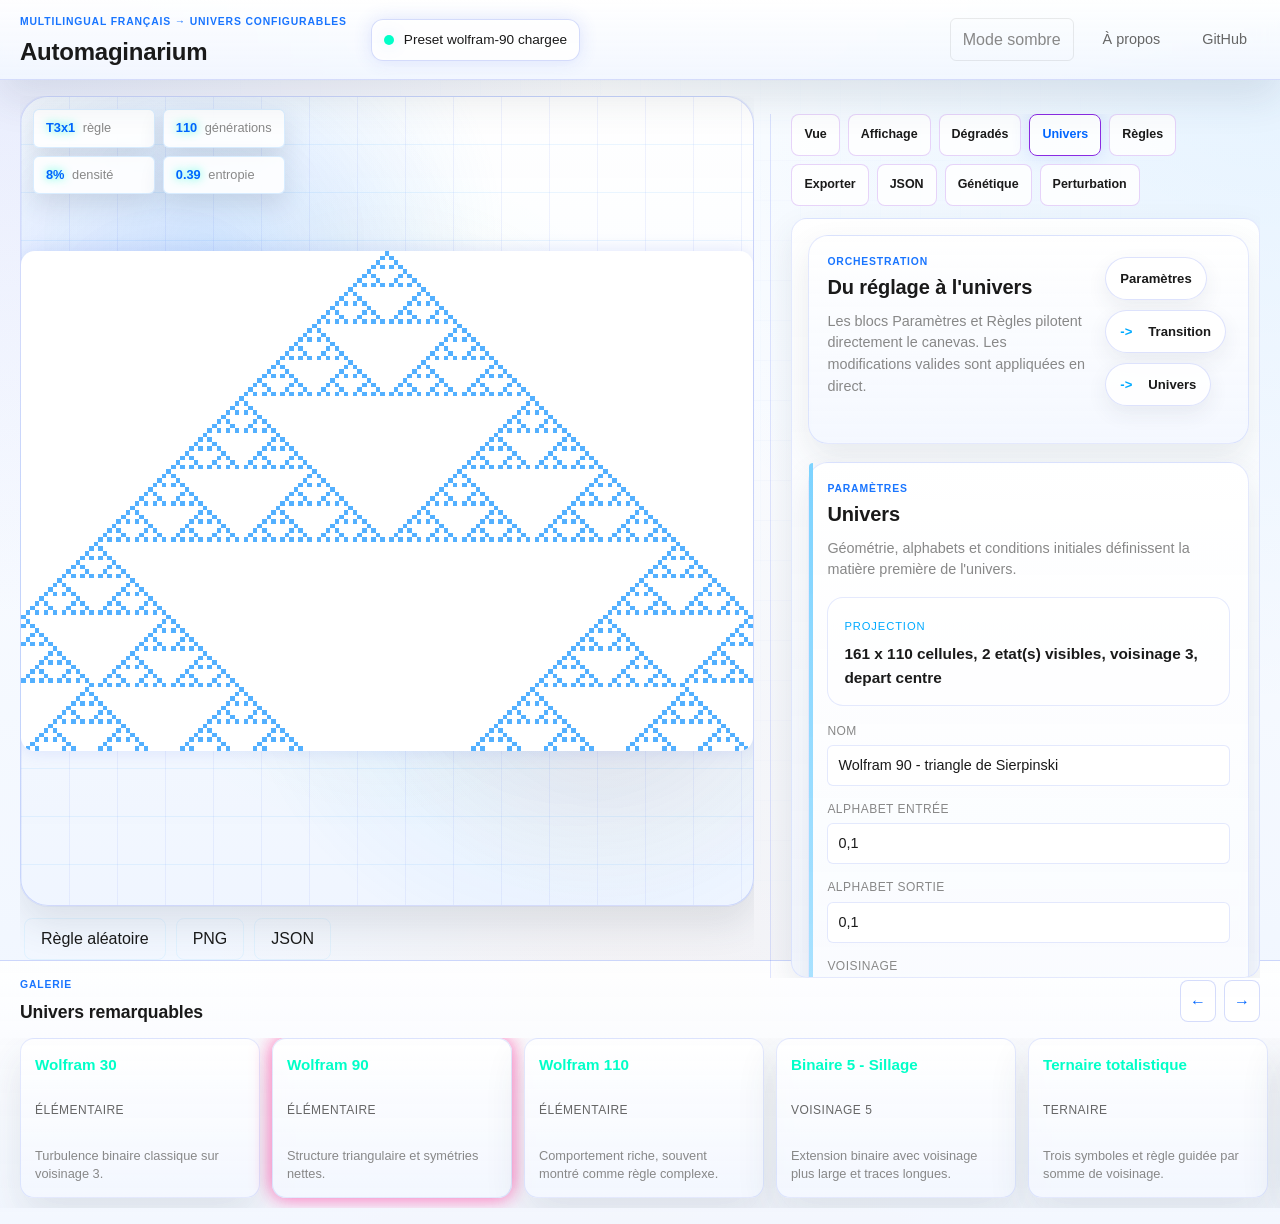
==== commit 3aaef66e: "Support export" ====
--- a/public/index.html
+++ b/public/index.html
@@ -79,6 +79,7 @@
             <button type="button" class="inspector-tab-btn" data-panel="gradients-panel" role="tab" aria-selected="false">D&eacute;grad&eacute;s</button>
             <button type="button" class="inspector-tab-btn active" data-panel="universe-panel" role="tab" aria-selected="true">Univers</button>
             <button type="button" class="inspector-tab-btn" data-panel="rules-panel" role="tab" aria-selected="false">R&egrave;gles</button>
+            <button type="button" class="inspector-tab-btn" data-panel="process-panel" role="tab" aria-selected="false">Exporter</button>
             <button type="button" class="inspector-tab-btn" data-panel="json-panel" role="tab" aria-selected="false">JSON</button>
             <button type="button" class="inspector-tab-btn" data-panel="genetic-panel" role="tab" aria-selected="false">G&eacute;n&eacute;tique</button>
             <button type="button" class="inspector-tab-btn" data-panel="perturb-panel" role="tab" aria-selected="false">Perturbation</button>
@@ -260,6 +261,27 @@
             </div>
           </div>
 
+          <div id="process-panel" class="inspector-panel" role="tabpanel">
+            <div class="config-panel json-panel expert-panel">
+              <div class="panel-heading inline-heading">
+                <div>
+                  <p class="eyebrow">Univers vivant</p>
+                  <h2>Exporter le comportement</h2>
+                  <p class="meta">Sauvegardez l'univers courant avec ses états, ses règles et son évolution pour le rejouer ou l'explorer avec d'autres outils.</p>
+                </div>
+                <div class="button-row">
+                  <button id="export-process-json" type="button">Exporter univers</button>
+                  <button id="export-process-source" type="button">Exporter source</button>
+                </div>
+              </div>
+              <div id="process-live-summary" class="live-summary-card">
+                <span class="live-summary-label">Comportement</span>
+                <strong>Univers exportable en attente</strong>
+              </div>
+              <textarea id="process-json" spellcheck="false" readonly aria-label="Données exportables de l'univers vivant"></textarea>
+            </div>
+          </div>
+
           <div id="json-panel" class="inspector-panel" role="tabpanel">
             <div class="config-panel json-panel expert-panel">
               <div class="panel-heading inline-heading">
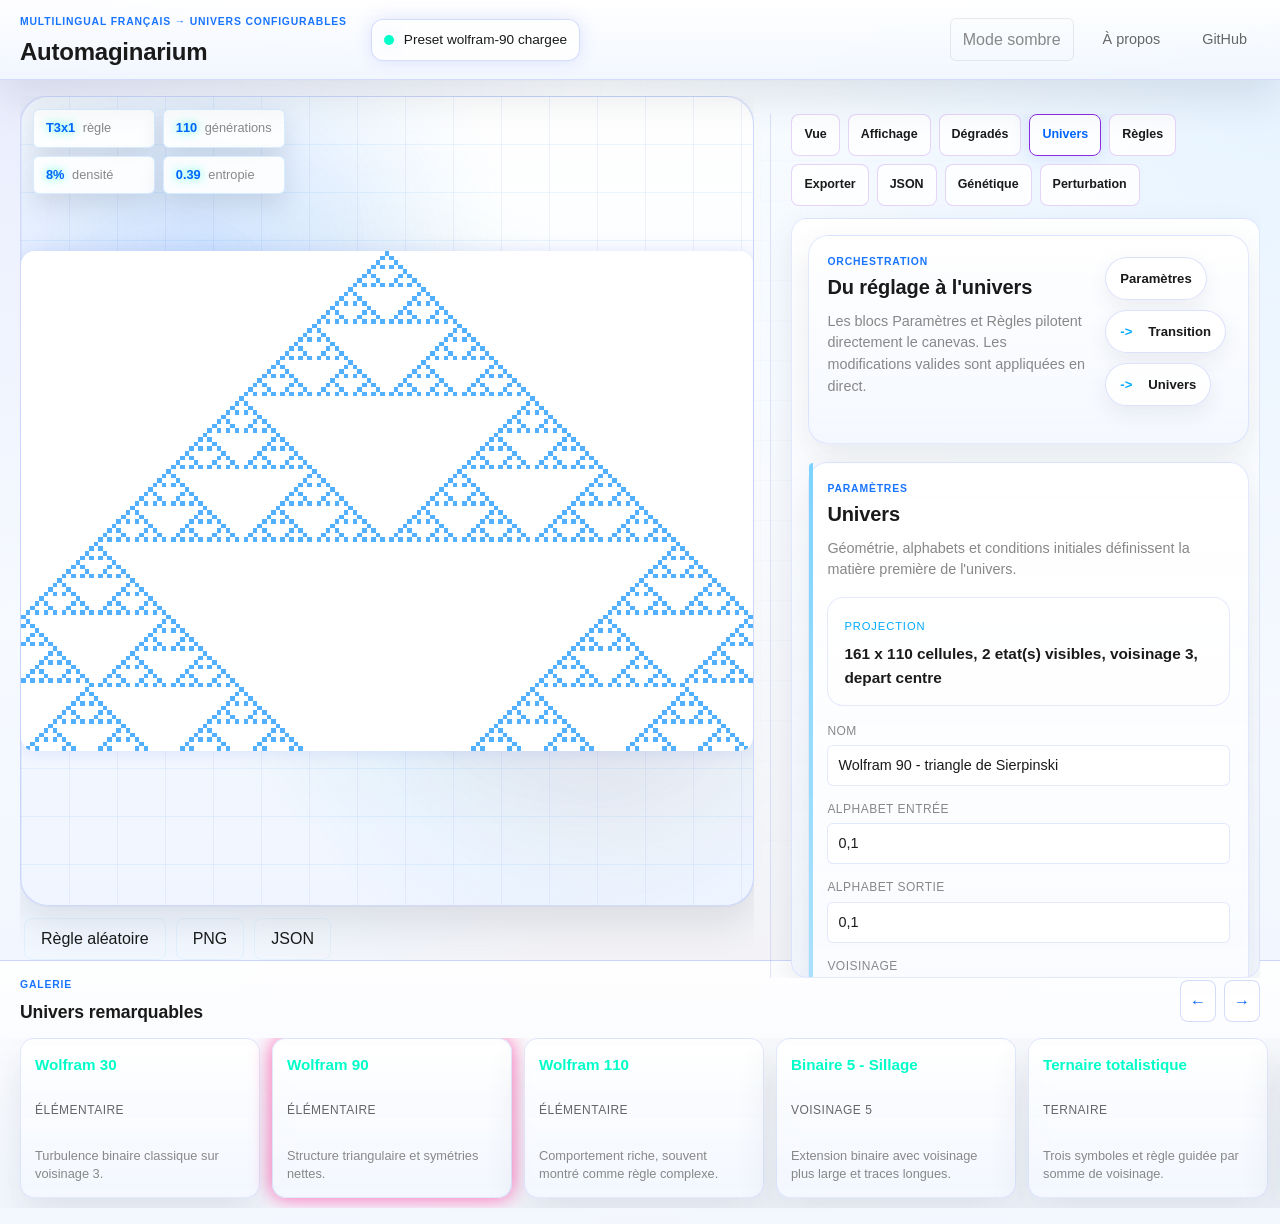
==== commit bece2a13: "Add replay mode" ====
--- a/public/index.html
+++ b/public/index.html
@@ -278,6 +278,21 @@
                 <span class="live-summary-label">Comportement</span>
                 <strong>Univers exportable en attente</strong>
               </div>
+              <div class="replay-panel" aria-label="Rejouer cet univers">
+                <div class="panel-heading inline-heading compact-heading">
+                  <div>
+                    <p class="eyebrow">Replay</p>
+                    <h3>Rejouer cet univers</h3>
+                  </div>
+                  <p id="replay-status" class="meta">Generation 1 / 1</p>
+                </div>
+                <canvas id="replay-canvas" width="300" height="90" aria-label="Replay de l'univers courant"></canvas>
+                <div class="button-row replay-controls">
+                  <button id="replay-play" type="button">Lire</button>
+                  <button id="replay-step" type="button">Pas</button>
+                  <button id="replay-reset" type="button">Revenir</button>
+                </div>
+              </div>
               <textarea id="process-json" spellcheck="false" readonly aria-label="Données exportables de l'univers vivant"></textarea>
             </div>
           </div>
--- a/public/style.css
+++ b/public/style.css
@@ -1036,6 +1036,38 @@
 
 .rules-panel h3 {
   margin-top: 0;
+}
+
+.compact-heading {
+  align-items: center;
+  margin-bottom: 10px;
+}
+
+.replay-panel {
+  display: grid;
+  gap: 10px;
+  margin: 14px 0;
+  padding: 12px;
+  border: 1px solid var(--line);
+  border-radius: 8px;
+  background: rgb(var(--panel-rgb) / 0.45);
+}
+
+.replay-panel h3 {
+  margin: 0;
+  font-size: 1rem;
+}
+
+#replay-canvas {
+  width: 100%;
+  height: 90px;
+  border: 1px solid var(--line);
+  border-radius: 6px;
+  background: var(--bg-secondary);
+}
+
+.replay-controls {
+  justify-content: flex-start;
 }
 
 .rules-panel .rule-table {
@@ -3804,4 +3836,3 @@
   border-color: rgba(67, 97, 238, 0.14);
   color: var(--text);
 }
-
